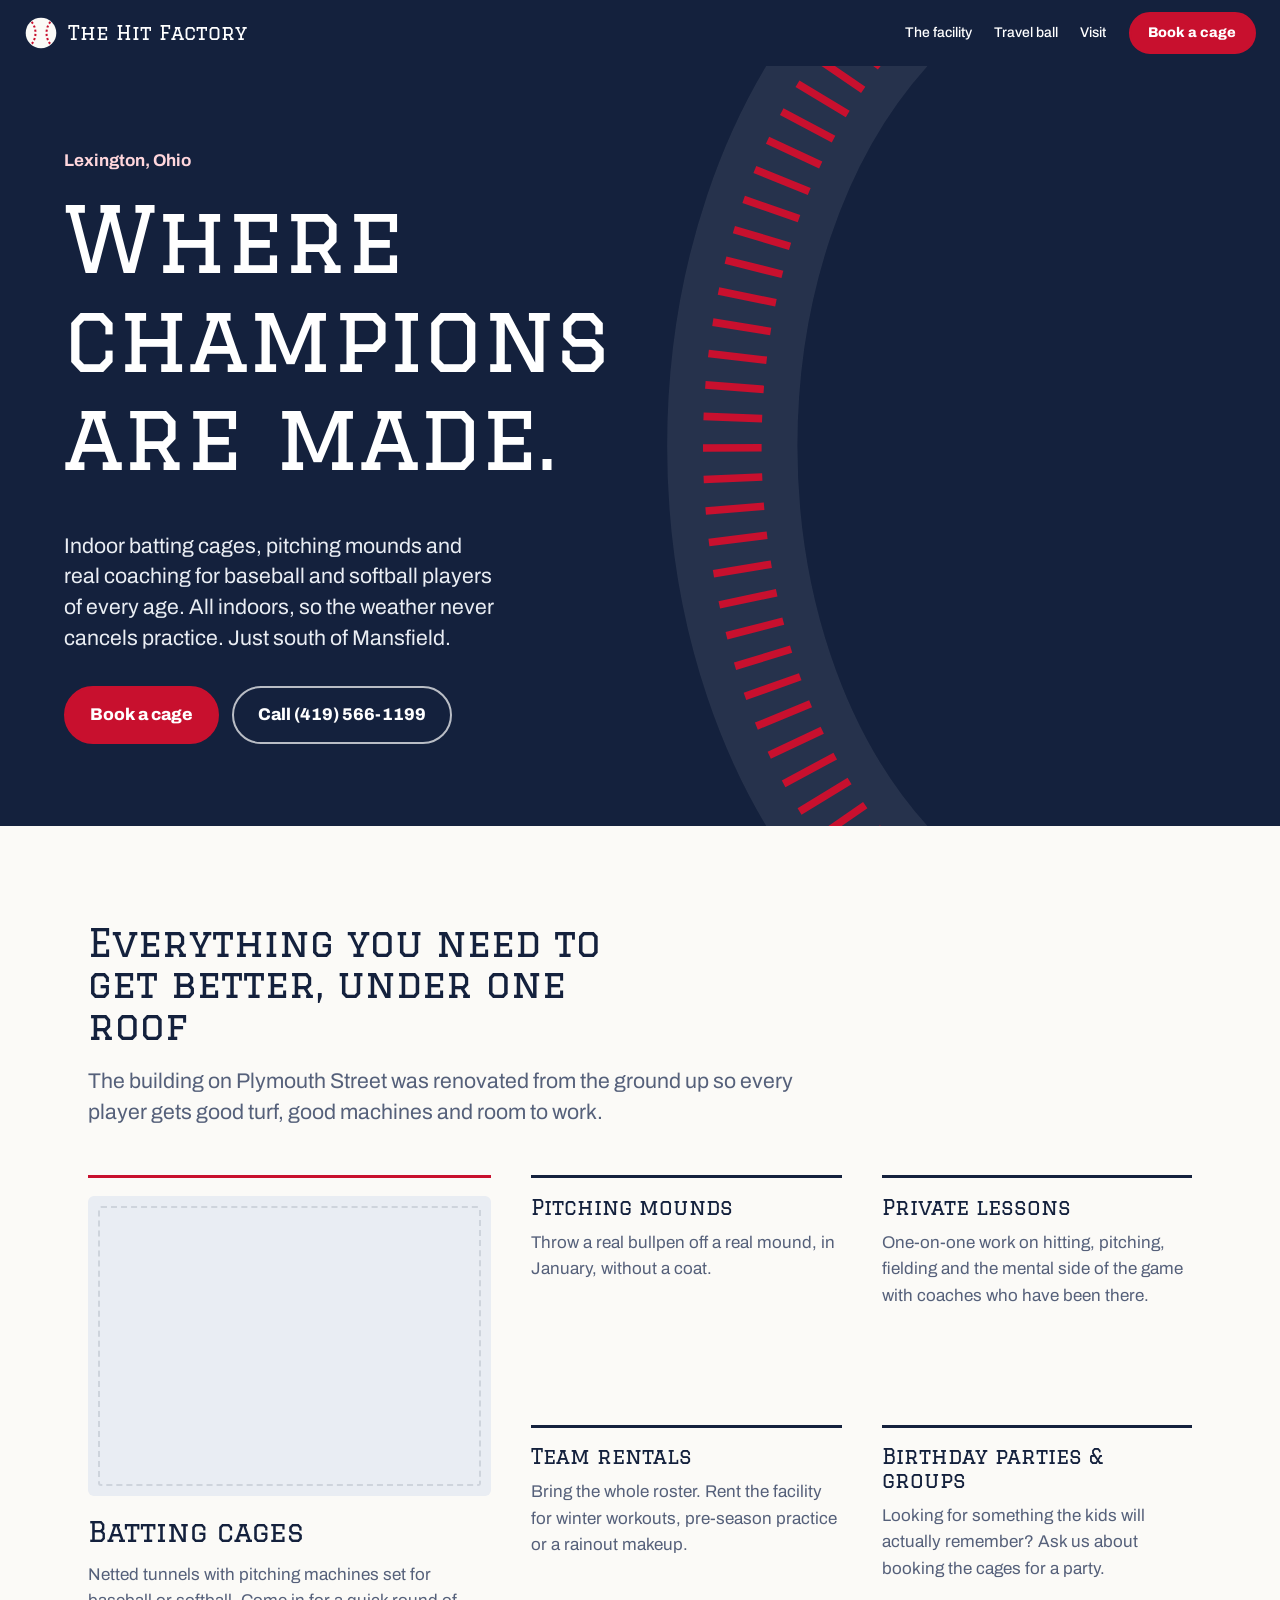
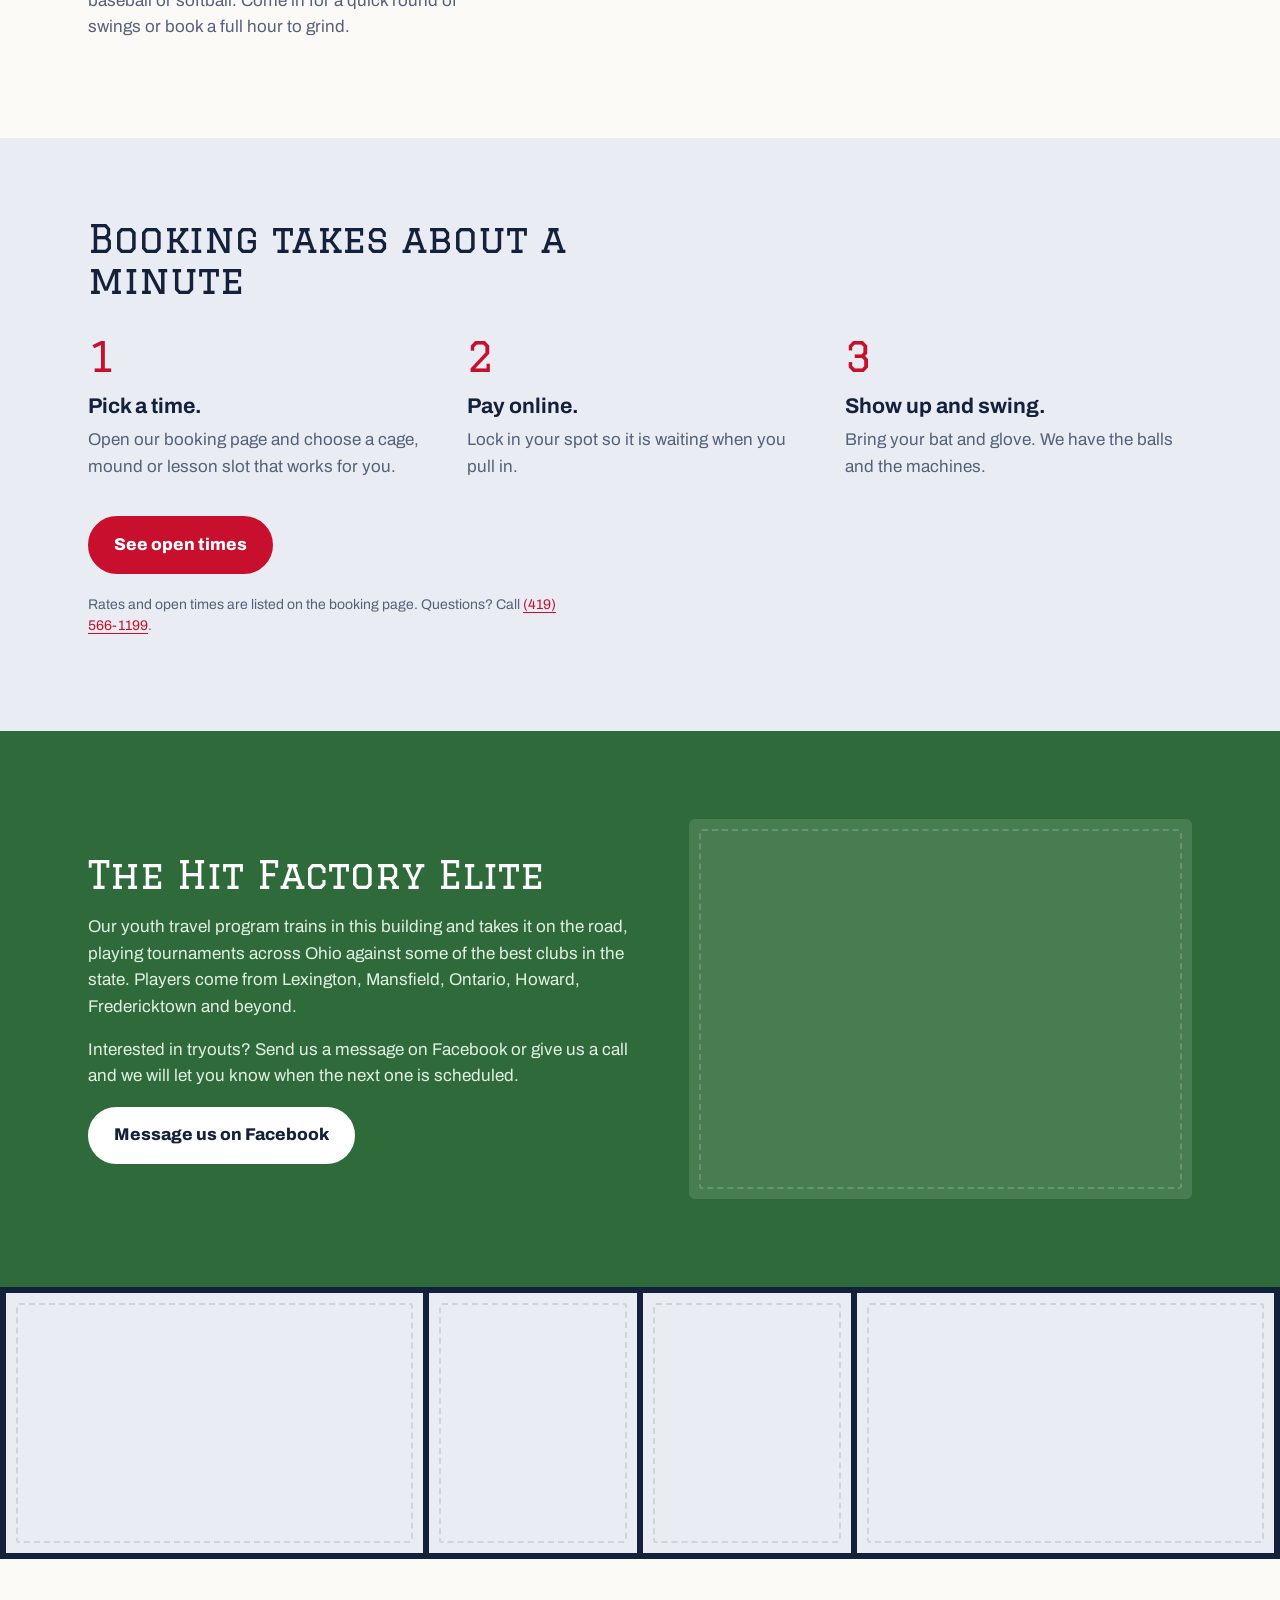
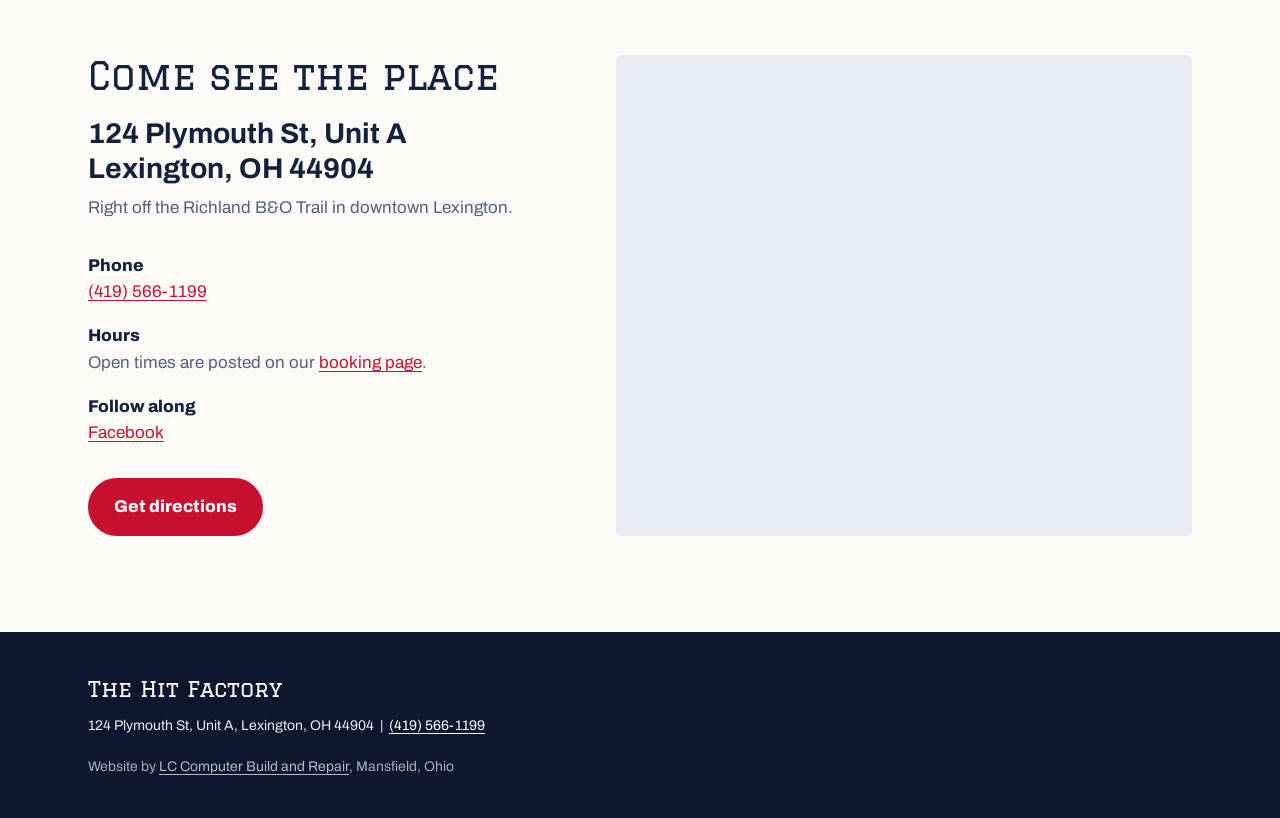
==== index.html @ b9c9f9f8 "The Hit Factory website mockup One-page site for The Hit Factory indoor baseball/softball facility i" ====
<!DOCTYPE html>
<html lang="en">
<head>
<meta charset="utf-8">
<meta name="viewport" content="width=device-width, initial-scale=1">
<title>The Hit Factory | Indoor Baseball &amp; Softball Training in Lexington, Ohio</title>
<meta name="description" content="Indoor batting cages, pitching mounds, private lessons and team rentals in Lexington, Ohio. Book a cage online or call (419) 566-1199.">
<link rel="icon" href="favicon.svg" type="image/svg+xml">
<link rel="preconnect" href="https://fonts.googleapis.com">
<link rel="preconnect" href="https://fonts.gstatic.com" crossorigin>
<link href="https://fonts.googleapis.com/css2?family=Graduate&family=Archivo:wght@400;500;700;800&display=swap" rel="stylesheet">
<link rel="stylesheet" href="styles.css">
<script type="application/ld+json">
{
  "@context": "https://schema.org",
  "@type": "SportsActivityLocation",
  "name": "The Hit Factory",
  "description": "Indoor baseball and softball training facility with batting cages, pitching mounds, private instruction and team rentals.",
  "telephone": "+1-419-566-1199",
  "address": {
    "@type": "PostalAddress",
    "streetAddress": "124 Plymouth St, Unit A",
    "addressLocality": "Lexington",
    "addressRegion": "OH",
    "postalCode": "44904",
    "addressCountry": "US"
  },
  "sameAs": ["https://www.facebook.com/p/The-Hit-Factory-61555327097464/"]
}
</script>
</head>
<body>

<a class="skip" href="#main">Skip to content</a>

<header class="bar">
  <a class="brand" href="#top" aria-label="The Hit Factory home">
    <svg class="brand-ball" viewBox="0 0 40 40" aria-hidden="true"><circle cx="20" cy="20" r="18"/><path d="M9 7c6 7 6 19 0 26M31 7c-6 7-6 19 0 26"/></svg>
    <span>The Hit Factory</span>
  </a>
  <nav aria-label="Main">
    <a href="#inside">The facility</a>
    <a href="#elite">Travel ball</a>
    <a href="#visit">Visit</a>
    <a class="btn btn-small" href="https://book.runswiftapp.com/facilities/the-hit-factory">Book a cage</a>
  </nav>
</header>

<main id="main">

  <!-- HERO -->
  <section class="hero" id="top">
    <svg class="seam" viewBox="0 0 1200 700" preserveAspectRatio="xMidYMid slice" aria-hidden="true">
      <path class="seam-line" d="M820 -40 C 640 160, 640 540, 820 740"/>
      <path class="seam-stitch" d="M820 -40 C 640 160, 640 540, 820 740"/>
    </svg>
    <div class="hero-copy">
      <p class="hero-place">Lexington, Ohio</p>
      <h1>Where champions are made.</h1>
      <p class="hero-lede">Indoor batting cages, pitching mounds and real coaching for baseball and softball players of every age. All indoors, so the weather never cancels practice. Just south of Mansfield.</p>
      <div class="hero-actions">
        <a class="btn" href="https://book.runswiftapp.com/facilities/the-hit-factory">Book a cage</a>
        <a class="btn btn-ghost" href="tel:+14195661199">Call (419) 566-1199</a>
      </div>
    </div>
  </section>

  <!-- WHAT'S INSIDE -->
  <section class="inside" id="inside">
    <div class="wrap">
      <h2>Everything you need to get better, under one roof</h2>
      <p class="section-lede">The building on Plymouth Street was renovated from the ground up so every player gets good turf, good machines and room to work.</p>

      <div class="offer-grid">
        <article class="offer offer-lead">
          <div class="photo" style="--img:url('images/cages.jpg')" role="img" aria-label="Batting cages inside The Hit Factory"></div>
          <h3>Batting cages</h3>
          <p>Netted tunnels with pitching machines set for baseball or softball. Come in for a quick round of swings or book a full hour to grind.</p>
        </article>
        <article class="offer">
          <h3>Pitching mounds</h3>
          <p>Throw a real bullpen off a real mound, in January, without a coat.</p>
        </article>
        <article class="offer">
          <h3>Private lessons</h3>
          <p>One-on-one work on hitting, pitching, fielding and the mental side of the game with coaches who have been there.</p>
        </article>
        <article class="offer">
          <h3>Team rentals</h3>
          <p>Bring the whole roster. Rent the facility for winter workouts, pre-season practice or a rainout makeup.</p>
        </article>
        <article class="offer">
          <h3>Birthday parties &amp; groups</h3>
          <!-- TODO: confirm with owner that parties/group events are offered -->
          <p>Looking for something the kids will actually remember? Ask us about booking the cages for a party.</p>
        </article>
      </div>
    </div>
  </section>

  <!-- HOW BOOKING WORKS (a real sequence, so it gets numbers) -->
  <section class="book" id="book">
    <div class="wrap book-wrap">
      <h2>Booking takes about a minute</h2>
      <ol class="steps">
        <li><strong>Pick a time.</strong> Open our booking page and choose a cage, mound or lesson slot that works for you.</li>
        <li><strong>Pay online.</strong> Lock in your spot so it is waiting when you pull in.</li>
        <li><strong>Show up and swing.</strong> Bring your bat and glove. We have the balls and the machines.</li>
      </ol>
      <a class="btn" href="https://book.runswiftapp.com/facilities/the-hit-factory">See open times</a>
      <p class="book-note">Rates and open times are listed on the booking page. Questions? Call <a href="tel:+14195661199">(419) 566-1199</a>.</p>
    </div>
  </section>

  <!-- TRAVEL TEAM -->
  <section class="elite" id="elite">
    <div class="wrap elite-wrap">
      <div class="elite-copy">
        <h2>The Hit Factory Elite</h2>
        <p>Our youth travel program trains in this building and takes it on the road, playing tournaments across Ohio against some of the best clubs in the state. Players come from Lexington, Mansfield, Ontario, Howard, Fredericktown and beyond.</p>
        <p>Interested in tryouts? Send us a message on Facebook or give us a call and we will let you know when the next one is scheduled.</p>
        <a class="btn btn-light" href="https://www.facebook.com/p/The-Hit-Factory-61555327097464/">Message us on Facebook</a>
      </div>
      <div class="photo photo-tall" style="--img:url('images/elite.jpg')" role="img" aria-label="The Hit Factory Elite travel team"></div>
    </div>
  </section>

  <!-- GALLERY -->
  <section class="gallery" aria-label="Photos from The Hit Factory">
    <div class="photo" style="--img:url('images/gallery-1.jpg')" role="img" aria-label="Player hitting in the cage"></div>
    <div class="photo" style="--img:url('images/gallery-2.jpg')" role="img" aria-label="Pitcher on the mound"></div>
    <div class="photo" style="--img:url('images/gallery-3.jpg')" role="img" aria-label="Team practice inside the facility"></div>
    <div class="photo" style="--img:url('images/gallery-4.jpg')" role="img" aria-label="Coach working with a young hitter"></div>
  </section>

  <!-- VISIT -->
  <section class="visit" id="visit">
    <div class="wrap visit-wrap">
      <div class="visit-info">
        <h2>Come see the place</h2>
        <address>
          124 Plymouth St, Unit A<br>
          Lexington, OH 44904
        </address>
        <p class="visit-sub">Right off the Richland B&amp;O Trail in downtown Lexington.</p>

        <dl class="facts">
          <div>
            <dt>Phone</dt>
            <dd><a href="tel:+14195661199">(419) 566-1199</a></dd>
          </div>
          <div>
            <dt>Hours</dt>
            <!-- TODO: replace with real hours from the owner -->
            <dd>Open times are posted on our <a href="https://book.runswiftapp.com/facilities/the-hit-factory">booking page</a>.</dd>
          </div>
          <div>
            <dt>Follow along</dt>
            <dd><a href="https://www.facebook.com/p/The-Hit-Factory-61555327097464/">Facebook</a></dd>
          </div>
        </dl>

        <a class="btn" href="https://www.google.com/maps/dir/?api=1&destination=124+Plymouth+St+Lexington+OH+44904">Get directions</a>
      </div>
      <iframe class="map" title="Map to The Hit Factory, 124 Plymouth St, Lexington, Ohio"
        src="https://www.google.com/maps?q=124+Plymouth+St,+Lexington,+OH+44904&output=embed"
        loading="lazy" referrerpolicy="no-referrer-when-downgrade"></iframe>
    </div>
  </section>

</main>

<footer class="foot">
  <div class="wrap foot-wrap">
    <p class="foot-brand">The Hit Factory</p>
    <p>124 Plymouth St, Unit A, Lexington, OH 44904 &nbsp;|&nbsp; <a href="tel:+14195661199">(419) 566-1199</a></p>
    <p class="credit">Website by <a href="https://github.com/LCComputerBuildandRepair">LC Computer Build and Repair</a>, Mansfield, Ohio</p>
  </div>
</footer>

</body>
</html>
---- styles.css ----
/* The Hit Factory — palette pulled from a home uniform and a fresh ball */
:root {
  --navy: #14213d;
  --navy-deep: #0d1730;
  --stitch: #c8102e;
  --hide: #fbfaf7;      /* the white of a new baseball */
  --chalk: #e9edf3;
  --turf: #2f6b3a;
  --ink: #1b2233;
  --muted: #55607a;

  --display: "Graduate", "Rockwell", serif;
  --body: "Archivo", system-ui, sans-serif;

  --step--1: 0.875rem;
  --step-0: 1.0625rem;
  --step-1: 1.33rem;
  --step-2: 1.78rem;
  --step-3: 2.37rem;
  --step-4: clamp(2.6rem, 7vw, 5.6rem);

  --wrap: 72rem;
}

*, *::before, *::after { box-sizing: border-box; }

html { scroll-behavior: smooth; }
@media (prefers-reduced-motion: reduce) { html { scroll-behavior: auto; } }

body {
  margin: 0;
  font-family: var(--body);
  font-size: var(--step-0);
  line-height: 1.55;
  color: var(--ink);
  background: var(--hide);
}

h1, h2, h3 { font-family: var(--display); font-weight: 400; line-height: 1.1; margin: 0 0 0.5em; }
h2 { font-size: var(--step-3); color: var(--navy); max-width: 22ch; }
h3 { font-size: var(--step-1); color: var(--navy); }
p { margin: 0 0 1em; max-width: 62ch; }
a { color: var(--stitch); text-underline-offset: 3px; }
a:focus-visible, .btn:focus-visible { outline: 3px solid var(--stitch); outline-offset: 3px; }

.wrap { max-width: var(--wrap); margin: 0 auto; padding: 0 1.5rem; }

.skip { position: absolute; left: -999px; top: 0; background: var(--navy); color: #fff; padding: .6rem 1rem; z-index: 10; }
.skip:focus { left: 1rem; }

/* Buttons */
.btn {
  display: inline-block;
  font-family: var(--body);
  font-weight: 800;
  font-size: var(--step-0);
  text-decoration: none;
  color: #fff;
  background: var(--stitch);
  padding: .85rem 1.5rem;
  border-radius: 999px;
  border: 2px solid var(--stitch);
  transition: background .15s, color .15s;
}
.btn:hover { background: #a50d26; border-color: #a50d26; }
.btn-ghost { background: transparent; border-color: rgba(255,255,255,.7); }
.btn-ghost:hover { background: #fff; color: var(--navy); border-color: #fff; }
.btn-light { background: #fff; color: var(--navy); border-color: #fff; }
.btn-light:hover { background: var(--chalk); border-color: var(--chalk); }
.btn-small { padding: .5rem 1.1rem; font-size: var(--step--1); }

/* Header */
.bar {
  position: sticky; top: 0; z-index: 5;
  display: flex; align-items: center; justify-content: space-between; gap: 1rem;
  padding: .75rem 1.5rem;
  background: var(--navy);
  color: #fff;
}
.brand { display: flex; align-items: center; gap: .6rem; color: #fff; text-decoration: none; font-family: var(--display); font-size: 1.25rem; }
.brand-ball { width: 34px; height: 34px; }
.brand-ball circle { fill: var(--hide); }
.brand-ball path { fill: none; stroke: var(--stitch); stroke-width: 2.4; stroke-dasharray: 2.5 2.5; }
.bar nav { display: flex; align-items: center; gap: 1.4rem; }
.bar nav a:not(.btn) { color: #fff; text-decoration: none; font-weight: 500; font-size: var(--step--1); }
.bar nav a:not(.btn):hover { text-decoration: underline; }
@media (max-width: 760px) {
  .bar nav a:not(.btn) { display: none; }
}

/* Hero — the one loud moment */
.hero {
  position: relative;
  overflow: hidden;
  min-height: min(88vh, 760px);
  display: flex; align-items: center;
  background: var(--navy);
  color: #fff;
  padding: 5rem 1.5rem;
}
.seam { position: absolute; inset: 0; width: 100%; height: 100%; }
.seam-line { fill: none; stroke: rgba(255,255,255,.08); stroke-width: 120; }
.seam-stitch {
  fill: none;
  stroke: var(--stitch);
  stroke-width: 54;
  stroke-linecap: butt;
  stroke-dasharray: 7 21;
}
@media (prefers-reduced-motion: no-preference) {
  .seam-stitch { animation: stitch 1.6s cubic-bezier(.3,.7,.3,1) both; }
  @keyframes stitch {
    from { clip-path: inset(0 0 100% 0); }
    to   { clip-path: inset(0 0 0 0); }
  }
}
.hero-copy { position: relative; max-width: var(--wrap); margin: 0 auto; width: 100%; }
.hero-place { font-weight: 700; color: #ffd6dc; margin-bottom: 1rem; }
.hero h1 { font-size: var(--step-4); max-width: 11ch; color: #fff; }
.hero-lede { font-size: var(--step-1); line-height: 1.45; max-width: 36ch; color: var(--chalk); }
.hero-actions { display: flex; flex-wrap: wrap; gap: .8rem; margin-top: 2rem; }

@media (max-width: 760px) {
  .seam { opacity: .3; transform: translateX(38%); }
}

/* Photo slots — swap files in /images */
.photo {
  background: var(--chalk) var(--img) center / cover no-repeat;
  border-radius: 6px;
  min-height: 220px;
  position: relative;
}
.photo::after { /* subtle stitched corner so empty slots still look intentional */
  content: "";
  position: absolute; inset: 10px;
  border: 2px dashed rgba(20,33,61,.12);
  border-radius: 3px;
  pointer-events: none;
}

/* What's inside */
.inside { padding: 6rem 0 5rem; }
.section-lede { color: var(--muted); font-size: var(--step-1); line-height: 1.45; margin-bottom: 3rem; }

.offer-grid {
  display: grid;
  grid-template-columns: 1.3fr 1fr 1fr;
  gap: 2.5rem 2.5rem;
}
.offer { border-top: 3px solid var(--navy); padding-top: 1.1rem; }
.offer p { color: var(--muted); }
.offer-lead { grid-row: span 2; border-top-color: var(--stitch); }
.offer-lead .photo { min-height: 300px; margin-bottom: 1.25rem; }
.offer-lead h3 { font-size: var(--step-2); }
@media (max-width: 900px) {
  .offer-grid { grid-template-columns: 1fr 1fr; }
  .offer-lead { grid-column: 1 / -1; grid-row: auto; }
}
@media (max-width: 560px) {
  .offer-grid { grid-template-columns: 1fr; }
}

/* Booking steps */
.book { background: var(--chalk); padding: 5rem 0; }
.book-wrap { display: grid; justify-items: start; }
.steps { list-style: none; counter-reset: step; padding: 0; margin: 1rem 0 2.25rem; display: grid; grid-template-columns: repeat(3, 1fr); gap: 2rem; }
.steps li { counter-increment: step; position: relative; padding-top: 3.4rem; color: var(--muted); }
.steps li::before {
  content: counter(step);
  position: absolute; top: 0; left: 0;
  font-family: var(--display); font-size: 2.6rem; line-height: 1;
  color: var(--stitch);
}
.steps strong { display: block; color: var(--navy); font-size: var(--step-1); margin-bottom: .25rem; }
.book-note { margin-top: 1.25rem; color: var(--muted); font-size: var(--step--1); }
@media (max-width: 760px) { .steps { grid-template-columns: 1fr; } }

/* Travel ball */
.elite { background: var(--turf); color: #fff; padding: 5.5rem 0; }
.elite h2 { color: #fff; }
.elite p { color: #e3efe5; }
.elite-wrap { display: grid; grid-template-columns: 1.1fr 1fr; gap: 3rem; align-items: center; }
.photo-tall { min-height: 380px; background-color: rgba(255,255,255,.12); }
.photo-tall::after { border-color: rgba(255,255,255,.18); }
@media (max-width: 860px) { .elite-wrap { grid-template-columns: 1fr; } .photo-tall { min-height: 260px; } }

/* Gallery */
.gallery { display: grid; grid-template-columns: 2fr 1fr 1fr 2fr; gap: 6px; padding: 6px; background: var(--navy); }
.gallery .photo { border-radius: 0; min-height: 260px; }
@media (max-width: 760px) { .gallery { grid-template-columns: 1fr 1fr; } .gallery .photo { min-height: 160px; } }

/* Visit */
.visit { padding: 6rem 0; }
.visit-wrap { display: grid; grid-template-columns: 1fr 1.2fr; gap: 3rem; align-items: stretch; }
address { font-style: normal; font-size: var(--step-2); font-weight: 700; color: var(--navy); line-height: 1.25; margin-bottom: .5rem; }
.visit-sub { color: var(--muted); }
.facts { margin: 2rem 0; display: grid; gap: 1.1rem; }
.facts dt { font-weight: 800; color: var(--navy); }
.facts dd { margin: 0; color: var(--muted); }
.map { width: 100%; min-height: 420px; border: 0; border-radius: 6px; background: var(--chalk); }
@media (max-width: 860px) { .visit-wrap { grid-template-columns: 1fr; } .map { min-height: 320px; } }

/* Footer */
.foot { background: var(--navy-deep); color: var(--chalk); padding: 2.5rem 0; font-size: var(--step--1); }
.foot a { color: #fff; }
.foot-brand { font-family: var(--display); font-size: 1.4rem; color: #fff; margin-bottom: .5rem; }
.credit { opacity: .7; margin: 1.25rem 0 0; }
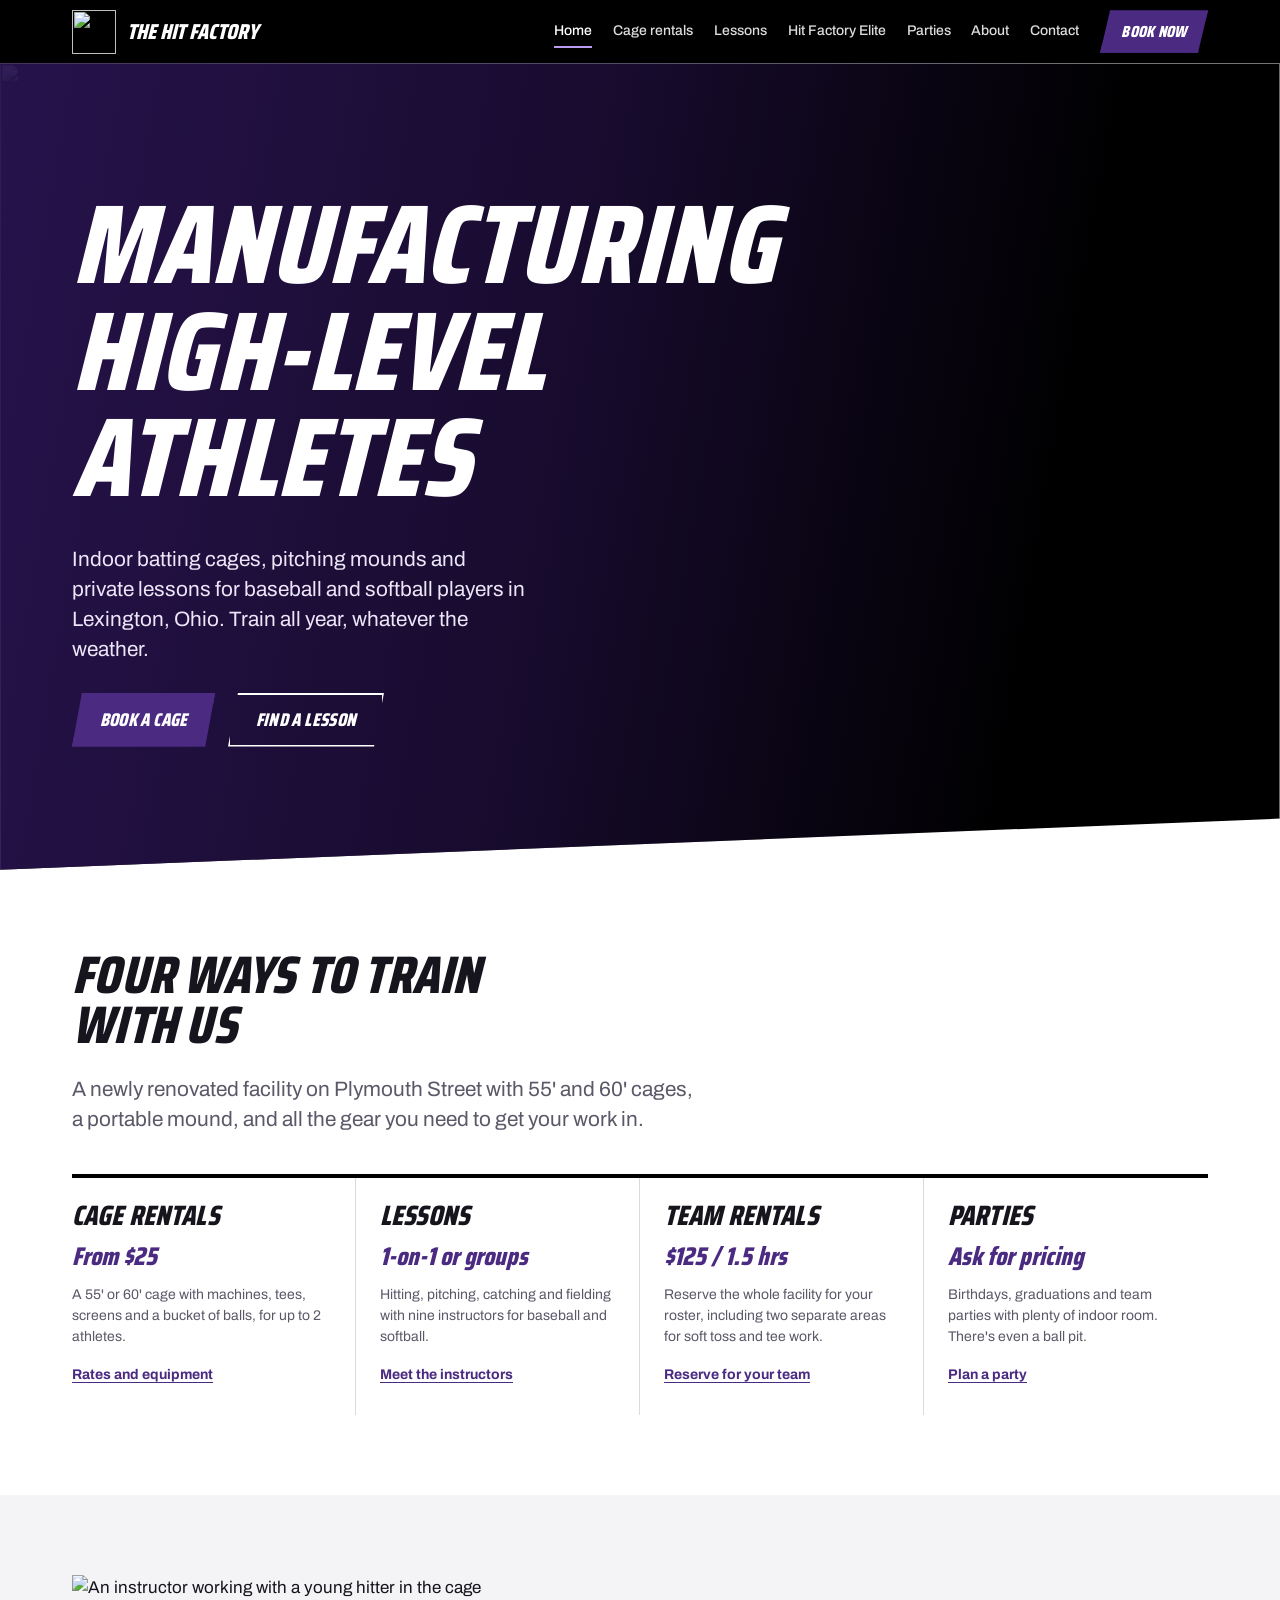
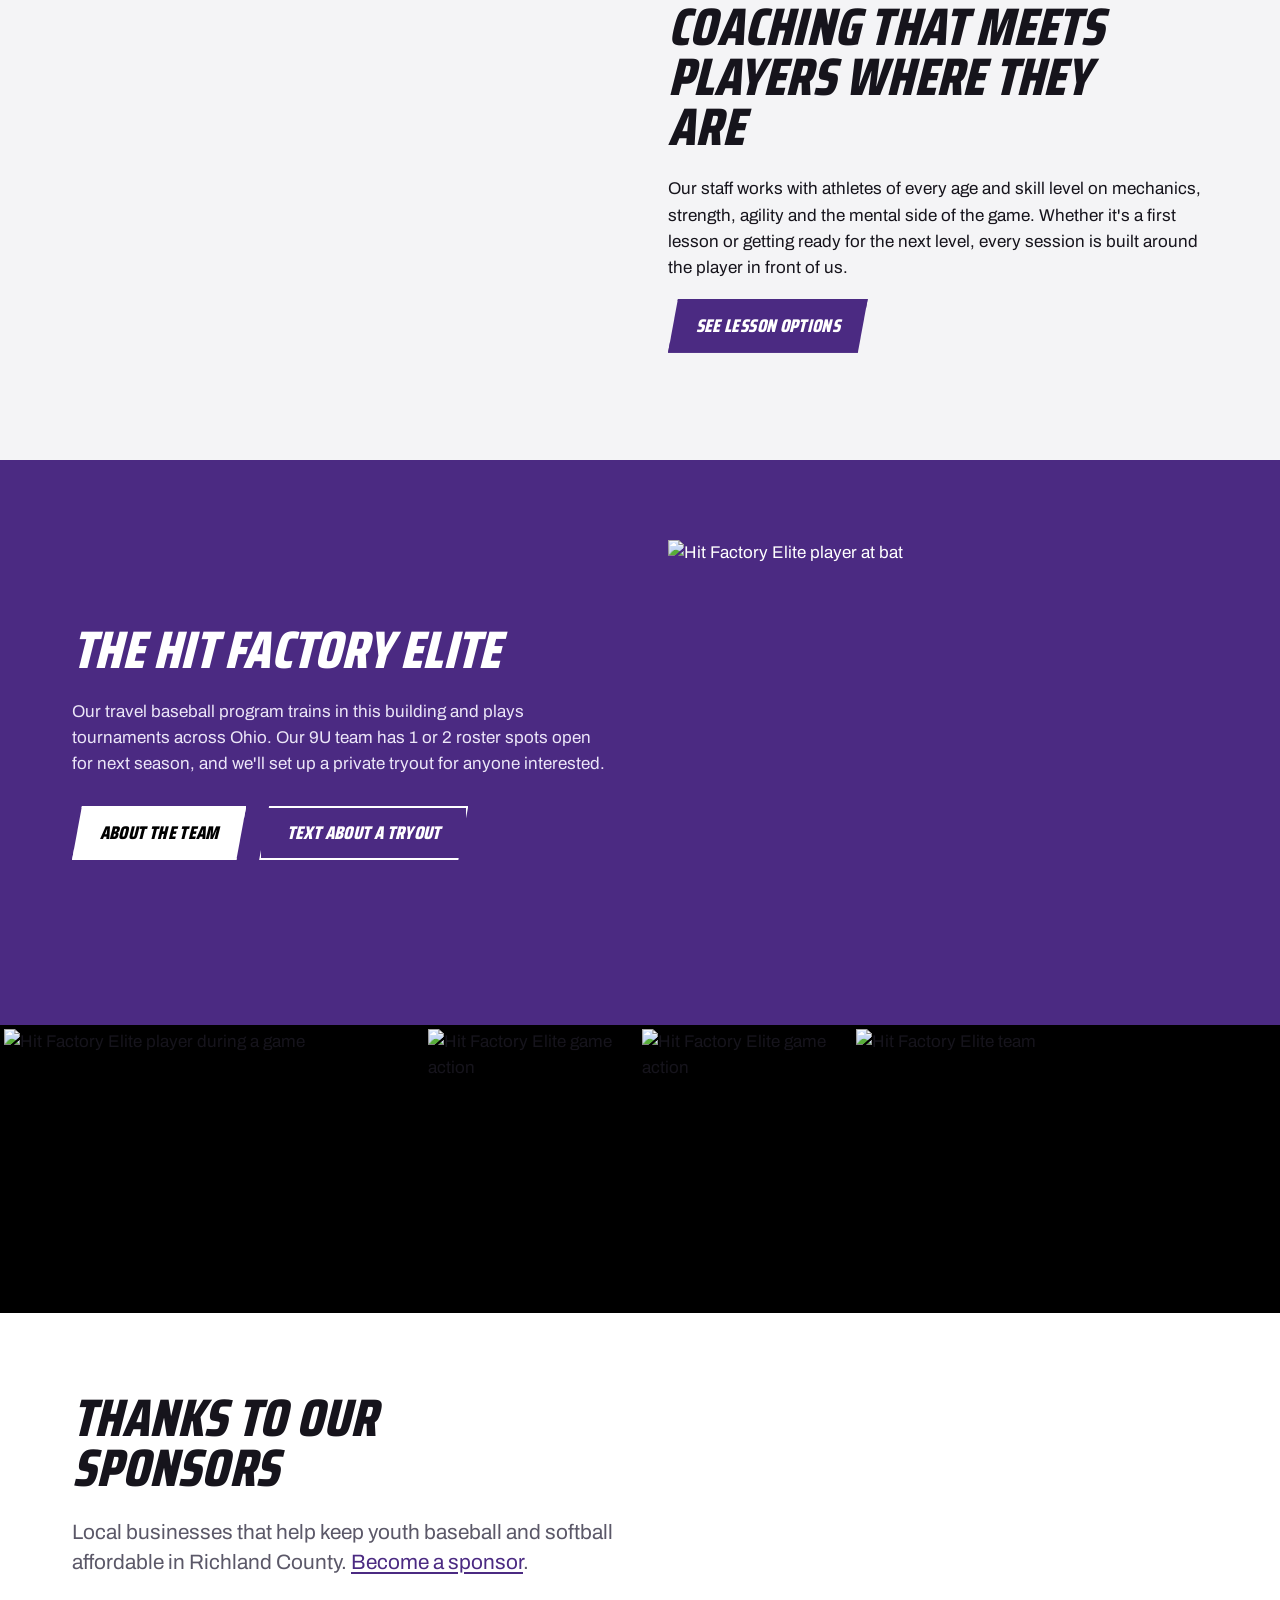
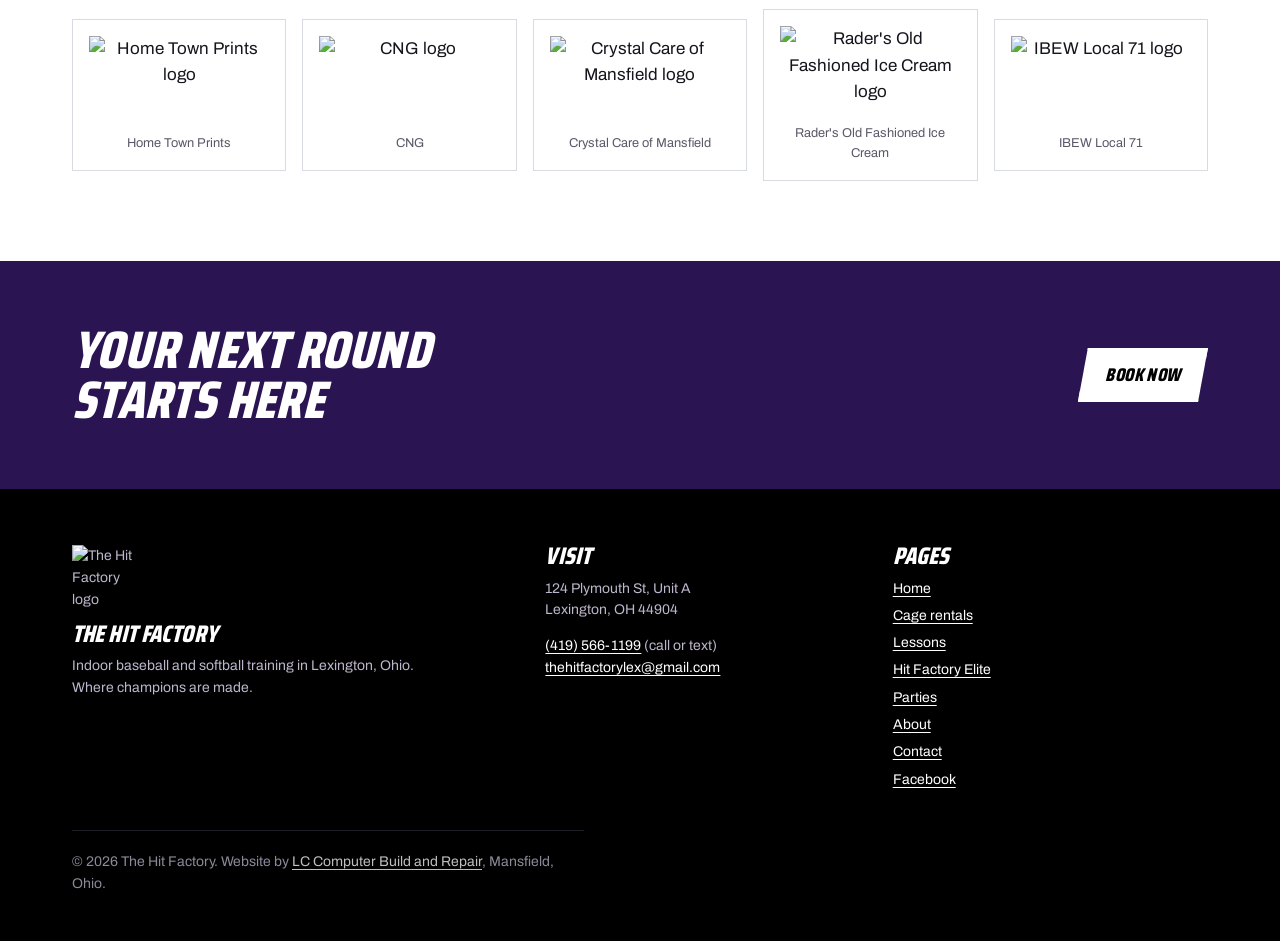
==== commit e3df9d3b: "Rebuild as multi-page site using real content from thehitfactorylex.com Seven pages (home, rentals, " ====
--- a/index.html
+++ b/index.html
@@ -3,180 +3,162 @@
 <head>
 <meta charset="utf-8">
 <meta name="viewport" content="width=device-width, initial-scale=1">
-<title>The Hit Factory | Indoor Baseball &amp; Softball Training in Lexington, Ohio</title>
-<meta name="description" content="Indoor batting cages, pitching mounds, private lessons and team rentals in Lexington, Ohio. Book a cage online or call (419) 566-1199.">
-<link rel="icon" href="favicon.svg" type="image/svg+xml">
+<title>The Hit Factory | Indoor Baseball & Softball Training, Lexington OH</title>
+<meta name="description" content="Batting cage rentals, private lessons, team rentals, parties and Hit Factory Elite travel baseball in Lexington, Ohio.">
+<link rel="icon" href="https://res.cloudinary.com/jersey-watch/image/upload/c_fit,w_200,h_200/f_webp/q_100/v1751396017/phjgnalcbwkhui0zqkgr.webp">
 <link rel="preconnect" href="https://fonts.googleapis.com">
 <link rel="preconnect" href="https://fonts.gstatic.com" crossorigin>
-<link href="https://fonts.googleapis.com/css2?family=Graduate&family=Archivo:wght@400;500;700;800&display=swap" rel="stylesheet">
+<link href="https://fonts.googleapis.com/css2?family=Saira+Condensed:ital,wght@1,800&family=Archivo:wght@400;500;700&display=swap" rel="stylesheet">
 <link rel="stylesheet" href="styles.css">
-<script type="application/ld+json">
-{
-  "@context": "https://schema.org",
-  "@type": "SportsActivityLocation",
-  "name": "The Hit Factory",
-  "description": "Indoor baseball and softball training facility with batting cages, pitching mounds, private instruction and team rentals.",
-  "telephone": "+1-419-566-1199",
-  "address": {
-    "@type": "PostalAddress",
-    "streetAddress": "124 Plymouth St, Unit A",
-    "addressLocality": "Lexington",
-    "addressRegion": "OH",
-    "postalCode": "44904",
-    "addressCountry": "US"
-  },
-  "sameAs": ["https://www.facebook.com/p/The-Hit-Factory-61555327097464/"]
-}
-</script>
 </head>
 <body>
-
 <a class="skip" href="#main">Skip to content</a>
 
 <header class="bar">
-  <a class="brand" href="#top" aria-label="The Hit Factory home">
-    <svg class="brand-ball" viewBox="0 0 40 40" aria-hidden="true"><circle cx="20" cy="20" r="18"/><path d="M9 7c6 7 6 19 0 26M31 7c-6 7-6 19 0 26"/></svg>
-    <span>The Hit Factory</span>
-  </a>
-  <nav aria-label="Main">
-    <a href="#inside">The facility</a>
-    <a href="#elite">Travel ball</a>
-    <a href="#visit">Visit</a>
-    <a class="btn btn-small" href="https://book.runswiftapp.com/facilities/the-hit-factory">Book a cage</a>
-  </nav>
+  <div class="bar-inner">
+    <a class="brand" href="index.html" aria-label="The Hit Factory home">
+      <img src="https://res.cloudinary.com/jersey-watch/image/upload/c_fit,w_200,h_200/f_webp/q_100/v1751396017/phjgnalcbwkhui0zqkgr.webp" alt="">
+      <span>The Hit Factory</span>
+    </a>
+    <button class="menu-toggle" aria-expanded="false" aria-controls="menu">Menu</button>
+    <nav class="menu" id="menu" aria-label="Main">
+      <a href="index.html" aria-current="page">Home</a>
+      <a href="rentals.html">Cage rentals</a>
+      <a href="lessons.html">Lessons</a>
+      <a href="elite.html">Hit Factory Elite</a>
+      <a href="parties.html">Parties</a>
+      <a href="about.html">About</a>
+      <a href="contact.html">Contact</a>
+      <a class="btn" href="https://book.runswiftapp.com/facilities/the-hit-factory">Book now</a>
+    </nav>
+  </div>
 </header>
 
 <main id="main">
-
-  <!-- HERO -->
-  <section class="hero" id="top">
-    <svg class="seam" viewBox="0 0 1200 700" preserveAspectRatio="xMidYMid slice" aria-hidden="true">
-      <path class="seam-line" d="M820 -40 C 640 160, 640 540, 820 740"/>
-      <path class="seam-stitch" d="M820 -40 C 640 160, 640 540, 820 740"/>
-    </svg>
-    <div class="hero-copy">
-      <p class="hero-place">Lexington, Ohio</p>
-      <h1>Where champions are made.</h1>
-      <p class="hero-lede">Indoor batting cages, pitching mounds and real coaching for baseball and softball players of every age. All indoors, so the weather never cancels practice. Just south of Mansfield.</p>
-      <div class="hero-actions">
+  <section class="hero">
+    <img class="hero-bg" src="https://s3.amazonaws.com/jerseywatch-wysiwyg-files/production%2FPage%2F74977%2F1749783578368-IMG_2562.jpeg" alt="">
+    <div class="wrap">
+      <h1>Manufacturing <span style="white-space:nowrap">high-level</span> athletes</h1>
+      <p class="hero-lede">Indoor batting cages, pitching mounds and private lessons for baseball and softball players in Lexington, Ohio. Train all year, whatever the weather.</p>
+      <div class="actions">
         <a class="btn" href="https://book.runswiftapp.com/facilities/the-hit-factory">Book a cage</a>
-        <a class="btn btn-ghost" href="tel:+14195661199">Call (419) 566-1199</a>
+        <a class="btn btn-outline" href="lessons.html">Find a lesson</a>
       </div>
     </div>
   </section>
 
-  <!-- WHAT'S INSIDE -->
-  <section class="inside" id="inside">
+  <section class="section">
     <div class="wrap">
-      <h2>Everything you need to get better, under one roof</h2>
-      <p class="section-lede">The building on Plymouth Street was renovated from the ground up so every player gets good turf, good machines and room to work.</p>
-
-      <div class="offer-grid">
-        <article class="offer offer-lead">
-          <div class="photo" style="--img:url('images/cages.jpg')" role="img" aria-label="Batting cages inside The Hit Factory"></div>
-          <h3>Batting cages</h3>
-          <p>Netted tunnels with pitching machines set for baseball or softball. Come in for a quick round of swings or book a full hour to grind.</p>
-        </article>
-        <article class="offer">
-          <h3>Pitching mounds</h3>
-          <p>Throw a real bullpen off a real mound, in January, without a coat.</p>
-        </article>
-        <article class="offer">
-          <h3>Private lessons</h3>
-          <p>One-on-one work on hitting, pitching, fielding and the mental side of the game with coaches who have been there.</p>
-        </article>
-        <article class="offer">
+      <h2>Four ways to train with us</h2>
+      <p class="lede">A newly renovated facility on Plymouth Street with 55' and 60' cages, a portable mound, and all the gear you need to get your work in.</p>
+      <div class="services">
+        <div class="service">
+          <h3>Cage rentals</h3>
+          <p class="price">From $25</p>
+          <p>A 55' or 60' cage with machines, tees, screens and a bucket of balls, for up to 2 athletes.</p>
+          <a href="rentals.html">Rates and equipment</a>
+        </div>
+        <div class="service">
+          <h3>Lessons</h3>
+          <p class="price">1-on-1 or groups</p>
+          <p>Hitting, pitching, catching and fielding with nine instructors for baseball and softball.</p>
+          <a href="lessons.html">Meet the instructors</a>
+        </div>
+        <div class="service">
           <h3>Team rentals</h3>
-          <p>Bring the whole roster. Rent the facility for winter workouts, pre-season practice or a rainout makeup.</p>
-        </article>
-        <article class="offer">
-          <h3>Birthday parties &amp; groups</h3>
-          <!-- TODO: confirm with owner that parties/group events are offered -->
-          <p>Looking for something the kids will actually remember? Ask us about booking the cages for a party.</p>
-        </article>
+          <p class="price">$125 / 1.5 hrs</p>
+          <p>Reserve the whole facility for your roster, including two separate areas for soft toss and tee work.</p>
+          <a href="rentals.html#team">Reserve for your team</a>
+        </div>
+        <div class="service">
+          <h3>Parties</h3>
+          <p class="price">Ask for pricing</p>
+          <p>Birthdays, graduations and team parties with plenty of indoor room. There's even a ball pit.</p>
+          <a href="parties.html">Plan a party</a>
+        </div>
       </div>
     </div>
   </section>
 
-  <!-- HOW BOOKING WORKS (a real sequence, so it gets numbers) -->
-  <section class="book" id="book">
-    <div class="wrap book-wrap">
-      <h2>Booking takes about a minute</h2>
-      <ol class="steps">
-        <li><strong>Pick a time.</strong> Open our booking page and choose a cage, mound or lesson slot that works for you.</li>
-        <li><strong>Pay online.</strong> Lock in your spot so it is waiting when you pull in.</li>
-        <li><strong>Show up and swing.</strong> Bring your bat and glove. We have the balls and the machines.</li>
-      </ol>
-      <a class="btn" href="https://book.runswiftapp.com/facilities/the-hit-factory">See open times</a>
-      <p class="book-note">Rates and open times are listed on the booking page. Questions? Call <a href="tel:+14195661199">(419) 566-1199</a>.</p>
+  <section class="section on-paper">
+    <div class="wrap split">
+      <img src="https://s3.amazonaws.com/jerseywatch-wysiwyg-files/production%2FPage%2F74976%2F1749783355769-IMG_2952.jpeg" alt="An instructor working with a young hitter in the cage">
+      <div>
+        <h2>Coaching that meets players where they are</h2>
+        <p>Our staff works with athletes of every age and skill level on mechanics, strength, agility and the mental side of the game. Whether it's a first lesson or getting ready for the next level, every session is built around the player in front of us.</p>
+        <a class="btn" href="lessons.html">See lesson options</a>
+      </div>
     </div>
   </section>
 
-  <!-- TRAVEL TEAM -->
-  <section class="elite" id="elite">
-    <div class="wrap elite-wrap">
-      <div class="elite-copy">
+  <section class="section on-purple">
+    <div class="wrap split">
+      <div>
         <h2>The Hit Factory Elite</h2>
-        <p>Our youth travel program trains in this building and takes it on the road, playing tournaments across Ohio against some of the best clubs in the state. Players come from Lexington, Mansfield, Ontario, Howard, Fredericktown and beyond.</p>
-        <p>Interested in tryouts? Send us a message on Facebook or give us a call and we will let you know when the next one is scheduled.</p>
-        <a class="btn btn-light" href="https://www.facebook.com/p/The-Hit-Factory-61555327097464/">Message us on Facebook</a>
+        <p>Our travel baseball program trains in this building and plays tournaments across Ohio. Our 9U team has 1 or 2 roster spots open for next season, and we'll set up a private tryout for anyone interested.</p>
+        <div class="actions">
+          <a class="btn btn-white" href="elite.html">About the team</a>
+          <a class="btn btn-outline" href="sms:+14195661199">Text about a tryout</a>
+        </div>
       </div>
-      <div class="photo photo-tall" style="--img:url('images/elite.jpg')" role="img" aria-label="The Hit Factory Elite travel team"></div>
+      <img src="https://res.cloudinary.com/jersey-watch/image/upload/c_fill,w_800,h_600,g_auto/f_webp/q_auto/v1749787790/AD18D638-11F9-49F1-A44E-951763A43A78-17497877906664.jpg" alt="Hit Factory Elite player at bat">
     </div>
   </section>
 
-  <!-- GALLERY -->
-  <section class="gallery" aria-label="Photos from The Hit Factory">
-    <div class="photo" style="--img:url('images/gallery-1.jpg')" role="img" aria-label="Player hitting in the cage"></div>
-    <div class="photo" style="--img:url('images/gallery-2.jpg')" role="img" aria-label="Pitcher on the mound"></div>
-    <div class="photo" style="--img:url('images/gallery-3.jpg')" role="img" aria-label="Team practice inside the facility"></div>
-    <div class="photo" style="--img:url('images/gallery-4.jpg')" role="img" aria-label="Coach working with a young hitter"></div>
+  <section class="strip" aria-label="Photos">
+    <img src="https://res.cloudinary.com/jersey-watch/image/upload/c_fill,w_900,h_500,g_auto/f_webp/q_auto/v1749787791/4083CBFB-A163-46E1-9506-73392D2BB5AB-17497877916883.jpg" alt="Hit Factory Elite player during a game">
+    <img src="https://res.cloudinary.com/jersey-watch/image/upload/c_fill,w_500,h_500,g_auto/f_webp/q_auto/v1749787791/CC6673EB-B2D9-4341-A999-F2AA812FF581-17497877911782.jpg" alt="Hit Factory Elite game action">
+    <img src="https://res.cloudinary.com/jersey-watch/image/upload/c_fill,w_500,h_500,g_auto/f_webp/q_auto/v1749787792/D2C97EC4-9E5A-46BC-B670-F536C6571B3E-17497877928460.jpg" alt="Hit Factory Elite game action">
+    <img src="https://res.cloudinary.com/jersey-watch/image/upload/c_fill,w_900,h_500,g_auto/f_webp/q_auto/v1749787792/F9997502-3E26-4815-881A-DDB83FF927C4-17497877929587.jpg" alt="Hit Factory Elite team">
   </section>
 
-  <!-- VISIT -->
-  <section class="visit" id="visit">
-    <div class="wrap visit-wrap">
-      <div class="visit-info">
-        <h2>Come see the place</h2>
-        <address>
-          124 Plymouth St, Unit A<br>
-          Lexington, OH 44904
-        </address>
-        <p class="visit-sub">Right off the Richland B&amp;O Trail in downtown Lexington.</p>
-
-        <dl class="facts">
-          <div>
-            <dt>Phone</dt>
-            <dd><a href="tel:+14195661199">(419) 566-1199</a></dd>
-          </div>
-          <div>
-            <dt>Hours</dt>
-            <!-- TODO: replace with real hours from the owner -->
-            <dd>Open times are posted on our <a href="https://book.runswiftapp.com/facilities/the-hit-factory">booking page</a>.</dd>
-          </div>
-          <div>
-            <dt>Follow along</dt>
-            <dd><a href="https://www.facebook.com/p/The-Hit-Factory-61555327097464/">Facebook</a></dd>
-          </div>
-        </dl>
-
-        <a class="btn" href="https://www.google.com/maps/dir/?api=1&destination=124+Plymouth+St+Lexington+OH+44904">Get directions</a>
+  <section class="section">
+    <div class="wrap">
+      <h2>Thanks to our sponsors</h2>
+      <p class="lede">Local businesses that help keep youth baseball and softball affordable in Richland County. <a href="elite.html#sponsor">Become a sponsor</a>.</p>
+      <div class="sponsors">
+        <figure><img src="https://res.cloudinary.com/jersey-watch/image/upload/c_pad,w_300,h_300,g_center/f_webp/q_auto/v1749784760/olokhoa8bdmjlmofg0bm.jpg" alt="Home Town Prints logo"><figcaption>Home Town Prints</figcaption></figure><figure><img src="https://res.cloudinary.com/jersey-watch/image/upload/c_pad,w_300,h_300,g_center/f_webp/q_auto/v1750727478/etzwpycs4bkjub4ozv5c.png" alt="CNG logo"><figcaption>CNG</figcaption></figure><figure><img src="https://res.cloudinary.com/jersey-watch/image/upload/c_pad,w_300,h_300,g_center/f_webp/q_auto/v1789950755/jywbhs2ixcdx2iz22y2k.jpg" alt="Crystal Care of Mansfield logo"><figcaption>Crystal Care of Mansfield</figcaption></figure><figure><img src="https://res.cloudinary.com/jersey-watch/image/upload/c_pad,w_300,h_300,g_center/f_webp/q_auto/v1789950836/biw6unfnhgbhhxifhfuk.jpg" alt="Rader's Old Fashioned Ice Cream logo"><figcaption>Rader's Old Fashioned Ice Cream</figcaption></figure><figure><img src="https://res.cloudinary.com/jersey-watch/image/upload/c_pad,w_300,h_300,g_center/f_webp/q_auto/v1789950902/m2sqk2t3rtjt1umderwa.jpg" alt="IBEW Local 71 logo"><figcaption>IBEW Local 71</figcaption></figure>
       </div>
-      <iframe class="map" title="Map to The Hit Factory, 124 Plymouth St, Lexington, Ohio"
-        src="https://www.google.com/maps?q=124+Plymouth+St,+Lexington,+OH+44904&output=embed"
-        loading="lazy" referrerpolicy="no-referrer-when-downgrade"></iframe>
     </div>
   </section>
 
+  <section class="band">
+    <div class="wrap band-inner">
+      <h2>Your next round starts here</h2>
+      <a class="btn btn-white" href="https://book.runswiftapp.com/facilities/the-hit-factory">Book now</a>
+    </div>
+  </section>
 </main>
 
 <footer class="foot">
-  <div class="wrap foot-wrap">
-    <p class="foot-brand">The Hit Factory</p>
-    <p>124 Plymouth St, Unit A, Lexington, OH 44904 &nbsp;|&nbsp; <a href="tel:+14195661199">(419) 566-1199</a></p>
-    <p class="credit">Website by <a href="https://github.com/LCComputerBuildandRepair">LC Computer Build and Repair</a>, Mansfield, Ohio</p>
+  <div class="wrap">
+    <div class="foot-grid">
+      <div>
+        <img src="https://res.cloudinary.com/jersey-watch/image/upload/c_fit,w_200,h_200/f_webp/q_100/v1751396017/phjgnalcbwkhui0zqkgr.webp" alt="The Hit Factory logo">
+        <h2>The Hit Factory</h2>
+        <p>Indoor baseball and softball training in Lexington, Ohio.<br>Where champions are made.</p>
+      </div>
+      <div>
+        <h2>Visit</h2>
+        <p>124 Plymouth St, Unit A<br>Lexington, OH 44904</p>
+        <p><a href="tel:+14195661199">(419) 566-1199</a> (call or text)<br><a href="mailto:thehitfactorylex@gmail.com">thehitfactorylex@gmail.com</a></p>
+      </div>
+      <div>
+        <h2>Pages</h2>
+        <ul>
+          <li><a href="index.html">Home</a></li><li><a href="rentals.html">Cage rentals</a></li><li><a href="lessons.html">Lessons</a></li><li><a href="elite.html">Hit Factory Elite</a></li><li><a href="parties.html">Parties</a></li><li><a href="about.html">About</a></li><li><a href="contact.html">Contact</a></li>
+          <li><a href="https://www.facebook.com/p/the-hit-factory-61555327097464/">Facebook</a></li>
+        </ul>
+      </div>
+    </div>
+    <p class="credit">&copy; <span id="yr">2026</span> The Hit Factory. Website by <a href="https://github.com/LCComputerBuildandRepair">LC Computer Build and Repair</a>, Mansfield, Ohio.</p>
   </div>
 </footer>
 
+<script>
+  const t = document.querySelector('.menu-toggle'), m = document.getElementById('menu');
+  t.addEventListener('click', () => { const o = m.classList.toggle('open'); t.setAttribute('aria-expanded', o); t.textContent = o ? 'Close' : 'Menu'; });
+  document.getElementById('yr').textContent = new Date().getFullYear();
+</script>
 </body>
 </html>
--- a/styles.css
+++ b/styles.css
@@ -1,208 +1,229 @@
-/* The Hit Factory — palette pulled from a home uniform and a fresh ball */
+/* The Hit Factory — black & white HF mark, Elite purple, cage-net steel */
 :root {
-  --navy: #14213d;
-  --navy-deep: #0d1730;
-  --stitch: #c8102e;
-  --hide: #fbfaf7;      /* the white of a new baseball */
-  --chalk: #e9edf3;
-  --turf: #2f6b3a;
-  --ink: #1b2233;
-  --muted: #55607a;
-
-  --display: "Graduate", "Rockwell", serif;
+  --black: #000;
+  --purple: #4b2a82;
+  --purple-deep: #2a1452;
+  --purple-lite: #b99cf0;
+  --white: #fff;
+  --paper: #f4f4f6;
+  --steel: #d8dbe1;
+  --ink: #16141c;
+  --muted: #5b5868;
+
+  --display: "Saira Condensed", "Arial Narrow", sans-serif;
   --body: "Archivo", system-ui, sans-serif;
 
-  --step--1: 0.875rem;
+  --step--1: .875rem;
   --step-0: 1.0625rem;
-  --step-1: 1.33rem;
-  --step-2: 1.78rem;
-  --step-3: 2.37rem;
-  --step-4: clamp(2.6rem, 7vw, 5.6rem);
-
-  --wrap: 72rem;
+  --step-1: 1.3rem;
+  --step-2: 1.75rem;
+  --step-3: clamp(2.2rem, 4.5vw, 3.3rem);
+  --step-4: clamp(3rem, 9vw, 7rem);
+
+  --wrap: 74rem;
+  --slant: 4vw;
 }
 
 *, *::before, *::after { box-sizing: border-box; }
-
 html { scroll-behavior: smooth; }
-@media (prefers-reduced-motion: reduce) { html { scroll-behavior: auto; } }
-
-body {
-  margin: 0;
-  font-family: var(--body);
-  font-size: var(--step-0);
-  line-height: 1.55;
-  color: var(--ink);
-  background: var(--hide);
-}
-
-h1, h2, h3 { font-family: var(--display); font-weight: 400; line-height: 1.1; margin: 0 0 0.5em; }
-h2 { font-size: var(--step-3); color: var(--navy); max-width: 22ch; }
-h3 { font-size: var(--step-1); color: var(--navy); }
-p { margin: 0 0 1em; max-width: 62ch; }
-a { color: var(--stitch); text-underline-offset: 3px; }
-a:focus-visible, .btn:focus-visible { outline: 3px solid var(--stitch); outline-offset: 3px; }
+@media (prefers-reduced-motion: reduce) { html { scroll-behavior: auto; } *, *::before, *::after { animation: none !important; transition: none !important; } }
+
+body { margin: 0; font-family: var(--body); font-size: var(--step-0); line-height: 1.55; color: var(--ink); background: var(--white); }
+img { max-width: 100%; display: block; }
+
+h1, h2, h3 {
+  font-family: var(--display);
+  font-weight: 800;
+  font-style: italic;
+  text-transform: uppercase;
+  letter-spacing: .005em;
+  line-height: .95;
+  margin: 0 0 .45em;
+}
+h2 { font-size: var(--step-3); max-width: 18ch; }
+h3 { font-size: var(--step-2); }
+p { margin: 0 0 1em; max-width: 64ch; }
+a { color: var(--purple); text-underline-offset: 3px; }
+a:focus-visible, .btn:focus-visible, summary:focus-visible { outline: 3px solid var(--purple-lite); outline-offset: 3px; }
 
 .wrap { max-width: var(--wrap); margin: 0 auto; padding: 0 1.5rem; }
-
-.skip { position: absolute; left: -999px; top: 0; background: var(--navy); color: #fff; padding: .6rem 1rem; z-index: 10; }
+.skip { position: absolute; left: -999px; top: 0; background: var(--black); color: #fff; padding: .6rem 1rem; z-index: 20; }
 .skip:focus { left: 1rem; }
 
 /* Buttons */
 .btn {
   display: inline-block;
-  font-family: var(--body);
-  font-weight: 800;
-  font-size: var(--step-0);
-  text-decoration: none;
-  color: #fff;
-  background: var(--stitch);
-  padding: .85rem 1.5rem;
-  border-radius: 999px;
-  border: 2px solid var(--stitch);
+  font-family: var(--display); font-style: italic; font-weight: 800; text-transform: uppercase;
+  font-size: 1.15rem; letter-spacing: .02em;
+  text-decoration: none; color: #fff; background: var(--purple);
+  padding: .7rem 1.6rem .65rem;
+  border: 2px solid var(--purple);
+  clip-path: polygon(10px 0, 100% 0, calc(100% - 10px) 100%, 0 100%);
   transition: background .15s, color .15s;
 }
-.btn:hover { background: #a50d26; border-color: #a50d26; }
-.btn-ghost { background: transparent; border-color: rgba(255,255,255,.7); }
-.btn-ghost:hover { background: #fff; color: var(--navy); border-color: #fff; }
-.btn-light { background: #fff; color: var(--navy); border-color: #fff; }
-.btn-light:hover { background: var(--chalk); border-color: var(--chalk); }
-.btn-small { padding: .5rem 1.1rem; font-size: var(--step--1); }
+.btn:hover { background: var(--purple-deep); border-color: var(--purple-deep); }
+.btn-white { background: #fff; color: var(--black); border-color: #fff; }
+.btn-white:hover { background: var(--steel); border-color: var(--steel); }
+.btn-outline { background: transparent; color: #fff; border-color: #fff; }
+.btn-outline:hover { background: #fff; color: var(--black); }
+.actions { display: flex; flex-wrap: wrap; gap: .8rem; margin-top: 1.75rem; }
 
 /* Header */
-.bar {
-  position: sticky; top: 0; z-index: 5;
-  display: flex; align-items: center; justify-content: space-between; gap: 1rem;
-  padding: .75rem 1.5rem;
-  background: var(--navy);
-  color: #fff;
-}
-.brand { display: flex; align-items: center; gap: .6rem; color: #fff; text-decoration: none; font-family: var(--display); font-size: 1.25rem; }
-.brand-ball { width: 34px; height: 34px; }
-.brand-ball circle { fill: var(--hide); }
-.brand-ball path { fill: none; stroke: var(--stitch); stroke-width: 2.4; stroke-dasharray: 2.5 2.5; }
-.bar nav { display: flex; align-items: center; gap: 1.4rem; }
-.bar nav a:not(.btn) { color: #fff; text-decoration: none; font-weight: 500; font-size: var(--step--1); }
-.bar nav a:not(.btn):hover { text-decoration: underline; }
-@media (max-width: 760px) {
-  .bar nav a:not(.btn) { display: none; }
-}
-
-/* Hero — the one loud moment */
+.bar { position: sticky; top: 0; z-index: 10; background: var(--black); color: #fff; }
+.bar-inner { display: flex; align-items: center; justify-content: space-between; gap: 1rem; max-width: var(--wrap); margin: 0 auto; padding: .6rem 1.5rem; }
+.brand { display: flex; align-items: center; gap: .7rem; color: #fff; text-decoration: none; }
+.brand img { width: 44px; height: 44px; object-fit: contain; }
+.brand span { font-family: var(--display); font-weight: 800; font-style: italic; text-transform: uppercase; font-size: 1.35rem; line-height: 1; }
+.menu { display: flex; align-items: center; gap: 1.3rem; }
+.menu a:not(.btn) { color: #ddd; text-decoration: none; font-weight: 500; font-size: var(--step--1); padding: .3rem 0; border-bottom: 2px solid transparent; }
+.menu a:not(.btn):hover { color: #fff; }
+.menu a[aria-current="page"] { color: #fff; border-bottom-color: var(--purple-lite); }
+.menu .btn { font-size: 1rem; padding: .45rem 1.2rem .4rem; }
+.menu-toggle { display: none; background: none; border: 2px solid #fff; color: #fff; font: 700 var(--step--1) var(--body); padding: .4rem .8rem; cursor: pointer; }
+@media (max-width: 980px) {
+  .menu-toggle { display: block; }
+  .menu { display: none; position: absolute; left: 0; right: 0; top: 100%; flex-direction: column; align-items: flex-start; gap: .2rem; background: var(--black); padding: .5rem 1.5rem 1.5rem; }
+  .menu.open { display: flex; }
+  .menu a:not(.btn) { font-size: var(--step-0); padding: .55rem 0; }
+  .menu .btn { margin-top: .6rem; }
+}
+
+/* Home hero — the one loud moment */
 .hero {
-  position: relative;
+  position: relative; color: #fff; background: var(--black);
+  min-height: min(90vh, 780px);
+  display: flex; align-items: flex-end;
+  padding: 8rem 0 calc(4.5rem + var(--slant));
+  clip-path: polygon(0 0, 100% 0, 100% calc(100% - var(--slant)), 0 100%);
   overflow: hidden;
-  min-height: min(88vh, 760px);
-  display: flex; align-items: center;
-  background: var(--navy);
-  color: #fff;
-  padding: 5rem 1.5rem;
-}
-.seam { position: absolute; inset: 0; width: 100%; height: 100%; }
-.seam-line { fill: none; stroke: rgba(255,255,255,.08); stroke-width: 120; }
-.seam-stitch {
-  fill: none;
-  stroke: var(--stitch);
-  stroke-width: 54;
-  stroke-linecap: butt;
-  stroke-dasharray: 7 21;
-}
+}
+.hero-bg { position: absolute; inset: 0; width: 100%; height: 100%; object-fit: cover; opacity: .55; }
+.hero::after { content: ""; position: absolute; inset: 0; background: linear-gradient(100deg, rgba(42,20,82,.92) 0%, rgba(42,20,82,.55) 45%, rgba(0,0,0,0) 80%); }
+.hero .wrap { position: relative; z-index: 1; width: 100%; }
+.hero h1 { font-size: var(--step-4); max-width: 9.5ch; margin-bottom: .3em; }
+.hero-lede { font-size: var(--step-1); line-height: 1.45; max-width: 38ch; color: #ece6f8; }
 @media (prefers-reduced-motion: no-preference) {
-  .seam-stitch { animation: stitch 1.6s cubic-bezier(.3,.7,.3,1) both; }
-  @keyframes stitch {
-    from { clip-path: inset(0 0 100% 0); }
-    to   { clip-path: inset(0 0 0 0); }
-  }
-}
-.hero-copy { position: relative; max-width: var(--wrap); margin: 0 auto; width: 100%; }
-.hero-place { font-weight: 700; color: #ffd6dc; margin-bottom: 1rem; }
-.hero h1 { font-size: var(--step-4); max-width: 11ch; color: #fff; }
-.hero-lede { font-size: var(--step-1); line-height: 1.45; max-width: 36ch; color: var(--chalk); }
-.hero-actions { display: flex; flex-wrap: wrap; gap: .8rem; margin-top: 2rem; }
-
-@media (max-width: 760px) {
-  .seam { opacity: .3; transform: translateX(38%); }
-}
-
-/* Photo slots — swap files in /images */
-.photo {
-  background: var(--chalk) var(--img) center / cover no-repeat;
-  border-radius: 6px;
-  min-height: 220px;
-  position: relative;
-}
-.photo::after { /* subtle stitched corner so empty slots still look intentional */
-  content: "";
-  position: absolute; inset: 10px;
-  border: 2px dashed rgba(20,33,61,.12);
-  border-radius: 3px;
-  pointer-events: none;
-}
-
-/* What's inside */
-.inside { padding: 6rem 0 5rem; }
-.section-lede { color: var(--muted); font-size: var(--step-1); line-height: 1.45; margin-bottom: 3rem; }
-
-.offer-grid {
-  display: grid;
-  grid-template-columns: 1.3fr 1fr 1fr;
-  gap: 2.5rem 2.5rem;
-}
-.offer { border-top: 3px solid var(--navy); padding-top: 1.1rem; }
-.offer p { color: var(--muted); }
-.offer-lead { grid-row: span 2; border-top-color: var(--stitch); }
-.offer-lead .photo { min-height: 300px; margin-bottom: 1.25rem; }
-.offer-lead h3 { font-size: var(--step-2); }
+  .hero h1 { animation: drive .9s cubic-bezier(.2,.8,.2,1) both; }
+  @keyframes drive { from { transform: translateX(-6%); opacity: 0; } to { transform: none; opacity: 1; } }
+}
+
+/* Inner page heading */
+.page-head { background: var(--black); color: #fff; padding: 4.5rem 0 calc(3rem + var(--slant)); clip-path: polygon(0 0, 100% 0, 100% calc(100% - var(--slant)), 0 100%); }
+.page-head h1 { font-size: clamp(2.8rem, 7vw, 5rem); margin-bottom: .2em; }
+.page-head p { color: #cfc8dc; font-size: var(--step-1); line-height: 1.45; max-width: 46ch; margin: 0; }
+
+/* Generic sections */
+.section { padding: 5rem 0; }
+.section-tight { padding: 3.5rem 0; }
+.lede { font-size: var(--step-1); line-height: 1.45; color: var(--muted); max-width: 52ch; }
+.split { display: grid; grid-template-columns: 1fr 1fr; gap: 3.5rem; align-items: center; }
+.split img { width: 100%; aspect-ratio: 4 / 3; object-fit: cover; }
+@media (max-width: 860px) { .split { grid-template-columns: 1fr; gap: 2rem; } }
+.on-paper { background: var(--paper); }
+.on-purple { background: var(--purple); color: #fff; }
+.on-purple h2, .on-purple h3 { color: #fff; }
+.on-purple p { color: #ece6f8; }
+.on-purple a:not(.btn) { color: #fff; }
+
+/* Home: what we do */
+.services { display: grid; grid-template-columns: repeat(4, 1fr); border-top: 4px solid var(--black); margin-top: 2.5rem; }
+.service { padding: 1.5rem 1.5rem 1.75rem 0; border-right: 1px solid var(--steel); }
+.service + .service { padding-left: 1.5rem; }
+.service:last-child { border-right: 0; }
+.service h3 { margin-bottom: .3em; }
+.service p { color: var(--muted); font-size: var(--step--1); line-height: 1.5; }
+.service .price { font-family: var(--display); font-weight: 800; font-style: italic; font-size: 1.6rem; color: var(--purple); margin: 0 0 .5rem; }
+.service a { font-weight: 700; font-size: var(--step--1); }
 @media (max-width: 900px) {
-  .offer-grid { grid-template-columns: 1fr 1fr; }
-  .offer-lead { grid-column: 1 / -1; grid-row: auto; }
-}
-@media (max-width: 560px) {
-  .offer-grid { grid-template-columns: 1fr; }
-}
-
-/* Booking steps */
-.book { background: var(--chalk); padding: 5rem 0; }
-.book-wrap { display: grid; justify-items: start; }
-.steps { list-style: none; counter-reset: step; padding: 0; margin: 1rem 0 2.25rem; display: grid; grid-template-columns: repeat(3, 1fr); gap: 2rem; }
-.steps li { counter-increment: step; position: relative; padding-top: 3.4rem; color: var(--muted); }
-.steps li::before {
-  content: counter(step);
-  position: absolute; top: 0; left: 0;
-  font-family: var(--display); font-size: 2.6rem; line-height: 1;
-  color: var(--stitch);
-}
-.steps strong { display: block; color: var(--navy); font-size: var(--step-1); margin-bottom: .25rem; }
-.book-note { margin-top: 1.25rem; color: var(--muted); font-size: var(--step--1); }
-@media (max-width: 760px) { .steps { grid-template-columns: 1fr; } }
-
-/* Travel ball */
-.elite { background: var(--turf); color: #fff; padding: 5.5rem 0; }
-.elite h2 { color: #fff; }
-.elite p { color: #e3efe5; }
-.elite-wrap { display: grid; grid-template-columns: 1.1fr 1fr; gap: 3rem; align-items: center; }
-.photo-tall { min-height: 380px; background-color: rgba(255,255,255,.12); }
-.photo-tall::after { border-color: rgba(255,255,255,.18); }
-@media (max-width: 860px) { .elite-wrap { grid-template-columns: 1fr; } .photo-tall { min-height: 260px; } }
-
-/* Gallery */
-.gallery { display: grid; grid-template-columns: 2fr 1fr 1fr 2fr; gap: 6px; padding: 6px; background: var(--navy); }
-.gallery .photo { border-radius: 0; min-height: 260px; }
-@media (max-width: 760px) { .gallery { grid-template-columns: 1fr 1fr; } .gallery .photo { min-height: 160px; } }
-
-/* Visit */
-.visit { padding: 6rem 0; }
-.visit-wrap { display: grid; grid-template-columns: 1fr 1.2fr; gap: 3rem; align-items: stretch; }
-address { font-style: normal; font-size: var(--step-2); font-weight: 700; color: var(--navy); line-height: 1.25; margin-bottom: .5rem; }
-.visit-sub { color: var(--muted); }
-.facts { margin: 2rem 0; display: grid; gap: 1.1rem; }
-.facts dt { font-weight: 800; color: var(--navy); }
-.facts dd { margin: 0; color: var(--muted); }
-.map { width: 100%; min-height: 420px; border: 0; border-radius: 6px; background: var(--chalk); }
-@media (max-width: 860px) { .visit-wrap { grid-template-columns: 1fr; } .map { min-height: 320px; } }
+  .services { grid-template-columns: 1fr 1fr; }
+  .service { padding: 1.5rem 1.25rem 1.75rem !important; border-bottom: 1px solid var(--steel); }
+  .service:nth-child(2n) { border-right: 0; }
+}
+@media (max-width: 520px) { .services { grid-template-columns: 1fr; } .service { border-right: 0; padding-left: 0 !important; } }
+
+/* Rate board */
+.rates { display: grid; grid-template-columns: repeat(3, 1fr); gap: 0; background: var(--black); color: #fff; margin: 2rem 0 1rem; }
+.rate { padding: 2rem 1.75rem; border-right: 1px solid #333; }
+.rate:last-child { border-right: 0; }
+.rate .amount { font-family: var(--display); font-weight: 800; font-style: italic; font-size: clamp(3.4rem, 7vw, 5rem); line-height: 1; }
+.rate .per { color: #bdb6cc; font-weight: 500; }
+.rate .what { margin-top: .9rem; font-weight: 700; }
+.rate-feature { background: var(--purple); }
+@media (max-width: 760px) { .rates { grid-template-columns: 1fr; } .rate { border-right: 0; border-bottom: 1px solid #333; } }
+
+.kit { columns: 2; column-gap: 2.5rem; padding: 0; margin: 1rem 0 0; list-style: none; }
+.kit li { padding: .5rem 0; border-bottom: 1px solid var(--steel); break-inside: avoid; }
+@media (max-width: 560px) { .kit { columns: 1; } }
+
+.note { font-size: var(--step--1); color: var(--muted); }
+
+/* Instructors */
+.coaches { display: grid; grid-template-columns: repeat(auto-fill, minmax(200px, 1fr)); gap: 2.25rem 1.75rem; margin-top: 2.5rem; }
+.coach img { width: 100%; aspect-ratio: 1; object-fit: cover; background: var(--steel); margin-bottom: .9rem; filter: grayscale(.15); }
+.coach .initials { aspect-ratio: 1; display: grid; place-items: center; background: var(--purple); color: #fff; font-family: var(--display); font-weight: 800; font-style: italic; font-size: 3.5rem; margin-bottom: .9rem; }
+.coach h3 { font-size: 1.5rem; margin-bottom: .15em; }
+.coach p { font-size: var(--step--1); color: var(--muted); line-height: 1.5; }
+.coach-owner { grid-column: span 2; display: grid; grid-template-columns: 1fr 1fr; gap: 1.5rem; align-items: start; background: var(--paper); padding: 1.25rem; }
+.coach-owner img { margin: 0; }
+.coach .tag { display: inline-block; background: var(--black); color: #fff; font-size: .78rem; font-weight: 700; padding: .15rem .55rem; margin-bottom: .6rem; }
+@media (max-width: 560px) { .coach-owner { grid-column: auto; grid-template-columns: 1fr; } }
+
+.long-bio summary { cursor: pointer; font-weight: 700; color: var(--purple); font-size: var(--step--1); }
+.long-bio[open] summary { margin-bottom: .5rem; }
+
+/* Lesson focus list */
+.focus { display: grid; grid-template-columns: repeat(4, 1fr); gap: 1.5rem; margin: 2.25rem 0 0; padding: 0; list-style: none; }
+.focus li { border-left: 4px solid var(--purple); padding: .25rem 0 .25rem 1rem; font-weight: 700; }
+@media (max-width: 800px) { .focus { grid-template-columns: 1fr 1fr; } }
+
+.options { display: grid; grid-template-columns: 1fr 1fr; gap: 2rem; margin-top: 2rem; }
+.option { background: #fff; padding: 2rem; border-top: 4px solid var(--black); }
+.option p { color: var(--muted); }
+@media (max-width: 700px) { .options { grid-template-columns: 1fr; } }
+
+/* Photo strip */
+.strip { display: grid; grid-template-columns: 2fr 1fr 1fr 2fr; gap: 4px; background: var(--black); padding: 4px; }
+.strip img { width: 100%; height: 280px; object-fit: cover; }
+@media (max-width: 760px) { .strip { grid-template-columns: 1fr 1fr; } .strip img { height: 170px; } }
+
+.album { display: grid; grid-template-columns: repeat(auto-fill, minmax(240px, 1fr)); gap: 6px; margin-top: 2rem; }
+.album img { width: 100%; aspect-ratio: 4 / 3; object-fit: cover; }
+
+/* Sponsors */
+.sponsors { display: grid; grid-template-columns: repeat(5, 1fr); gap: 1rem; align-items: center; margin-top: 2rem; }
+.sponsors figure { margin: 0; background: #fff; padding: 1rem; border: 1px solid var(--steel); text-align: center; }
+.sponsors img { height: 90px; width: 100%; object-fit: contain; margin: 0 auto .5rem; }
+.sponsors figcaption { font-size: .8rem; color: var(--muted); }
+@media (max-width: 800px) { .sponsors { grid-template-columns: repeat(2, 1fr); } }
+
+.perks { display: grid; grid-template-columns: repeat(2, 1fr); gap: 1.5rem 3rem; margin-top: 2rem; }
+.perks h3 { font-size: 1.5rem; }
+.perks p { color: var(--muted); }
+@media (max-width: 700px) { .perks { grid-template-columns: 1fr; } }
+
+/* Callout band */
+.band { background: var(--purple-deep); color: #fff; padding: 4rem 0; }
+.band-inner { display: flex; flex-wrap: wrap; align-items: center; justify-content: space-between; gap: 1.5rem; }
+.band h2 { margin: 0; color: #fff; }
+
+/* Contact */
+.contact-grid { display: grid; grid-template-columns: 1fr 1.2fr; gap: 3rem; }
+.ways { display: grid; gap: 1.5rem; margin: 2rem 0; }
+.ways dt { font-family: var(--display); font-weight: 800; font-style: italic; text-transform: uppercase; font-size: 1.3rem; }
+.ways dd { margin: 0; color: var(--muted); }
+.ways dd a { font-weight: 700; font-size: var(--step-1); }
+address { font-style: normal; font-size: var(--step-2); font-weight: 700; line-height: 1.25; }
+.map { width: 100%; min-height: 460px; border: 0; background: var(--steel); }
+@media (max-width: 860px) { .contact-grid { grid-template-columns: 1fr; } .map { min-height: 320px; } }
 
 /* Footer */
-.foot { background: var(--navy-deep); color: var(--chalk); padding: 2.5rem 0; font-size: var(--step--1); }
+.foot { background: var(--black); color: #bdb6cc; padding: 3.5rem 0 2rem; font-size: var(--step--1); }
+.foot-grid { display: grid; grid-template-columns: 1.4fr 1fr 1fr; gap: 2rem; }
+.foot h2 { font-size: 1.5rem; color: #fff; margin-bottom: .6rem; }
 .foot a { color: #fff; }
-.foot-brand { font-family: var(--display); font-size: 1.4rem; color: #fff; margin-bottom: .5rem; }
-.credit { opacity: .7; margin: 1.25rem 0 0; }
+.foot ul { list-style: none; padding: 0; margin: 0; display: grid; gap: .35rem; }
+.foot img { width: 64px; margin-bottom: .8rem; }
+.credit { border-top: 1px solid #2a2733; margin-top: 2.5rem; padding-top: 1.25rem; opacity: .75; }
+@media (max-width: 760px) { .foot-grid { grid-template-columns: 1fr; } }
+.btn-line { background: transparent; color: var(--black); border-color: var(--black); }
+.btn-line:hover { background: var(--black); color: #fff; }
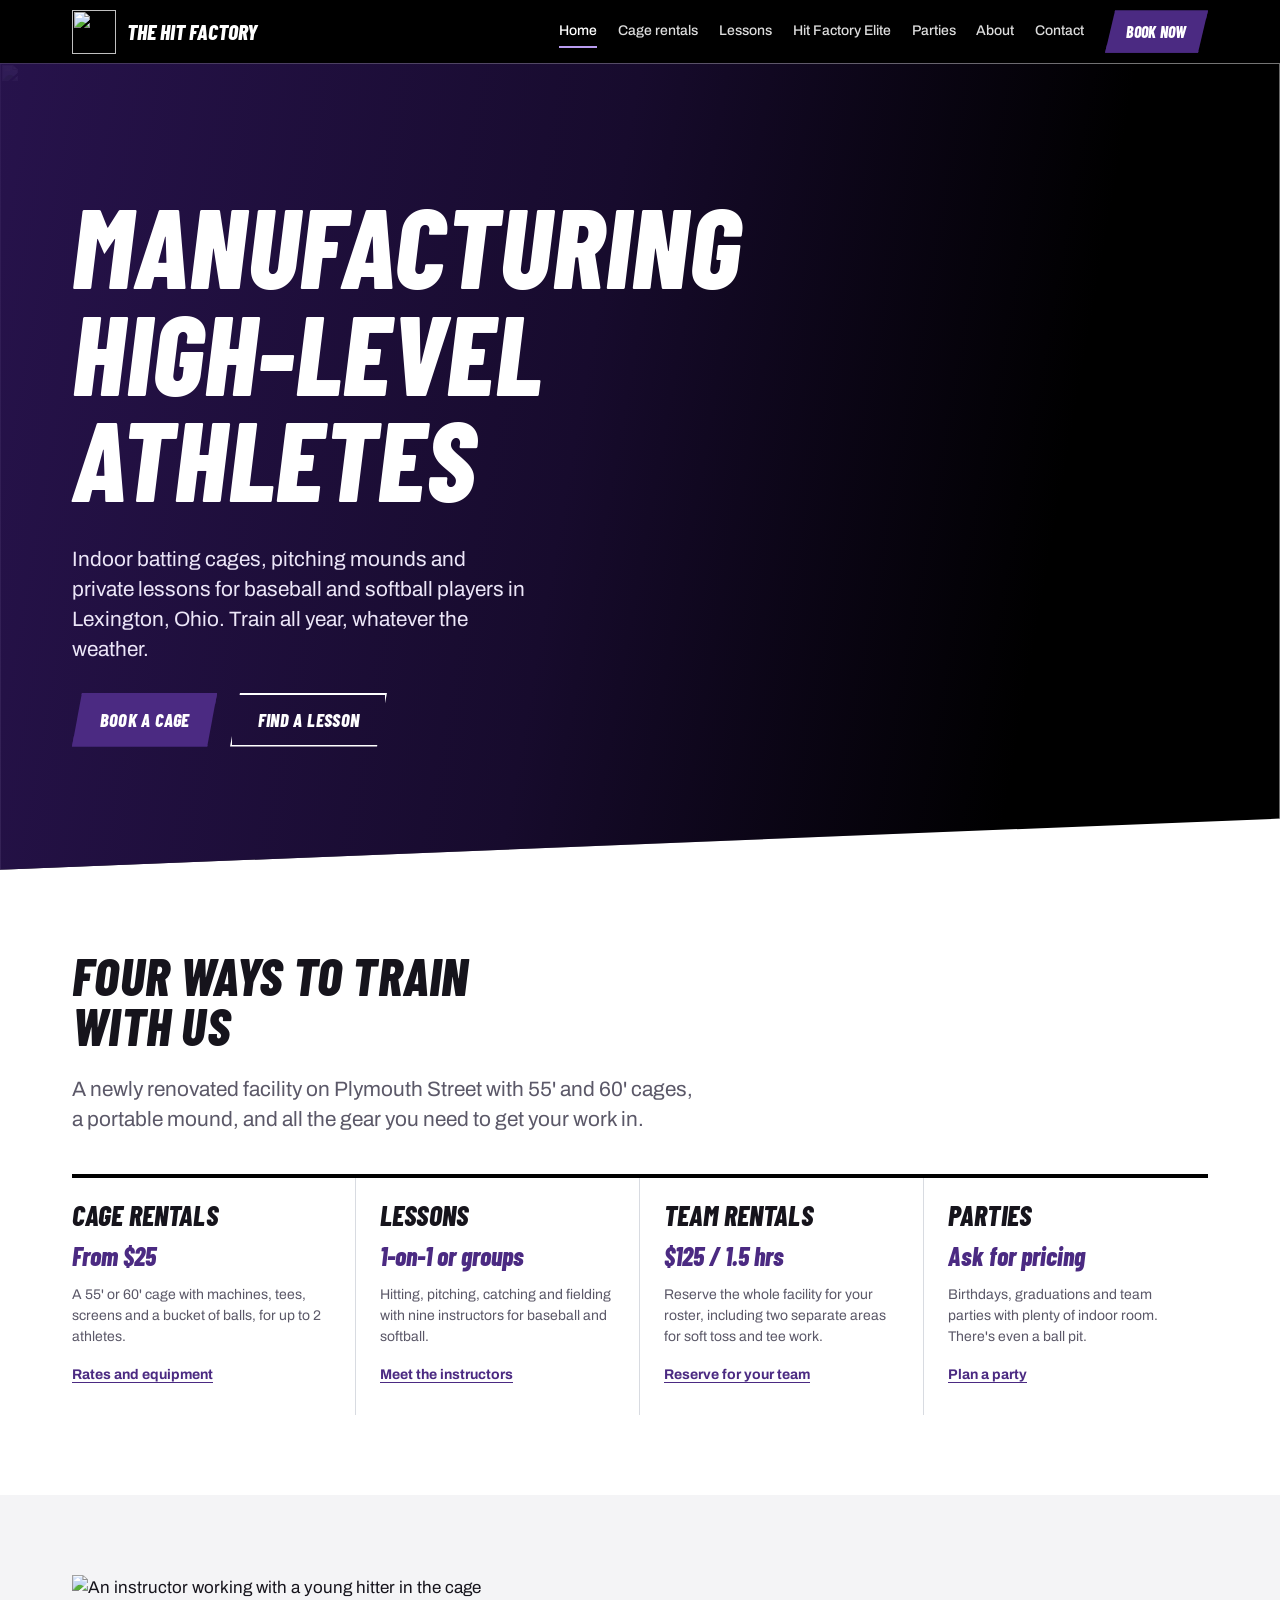
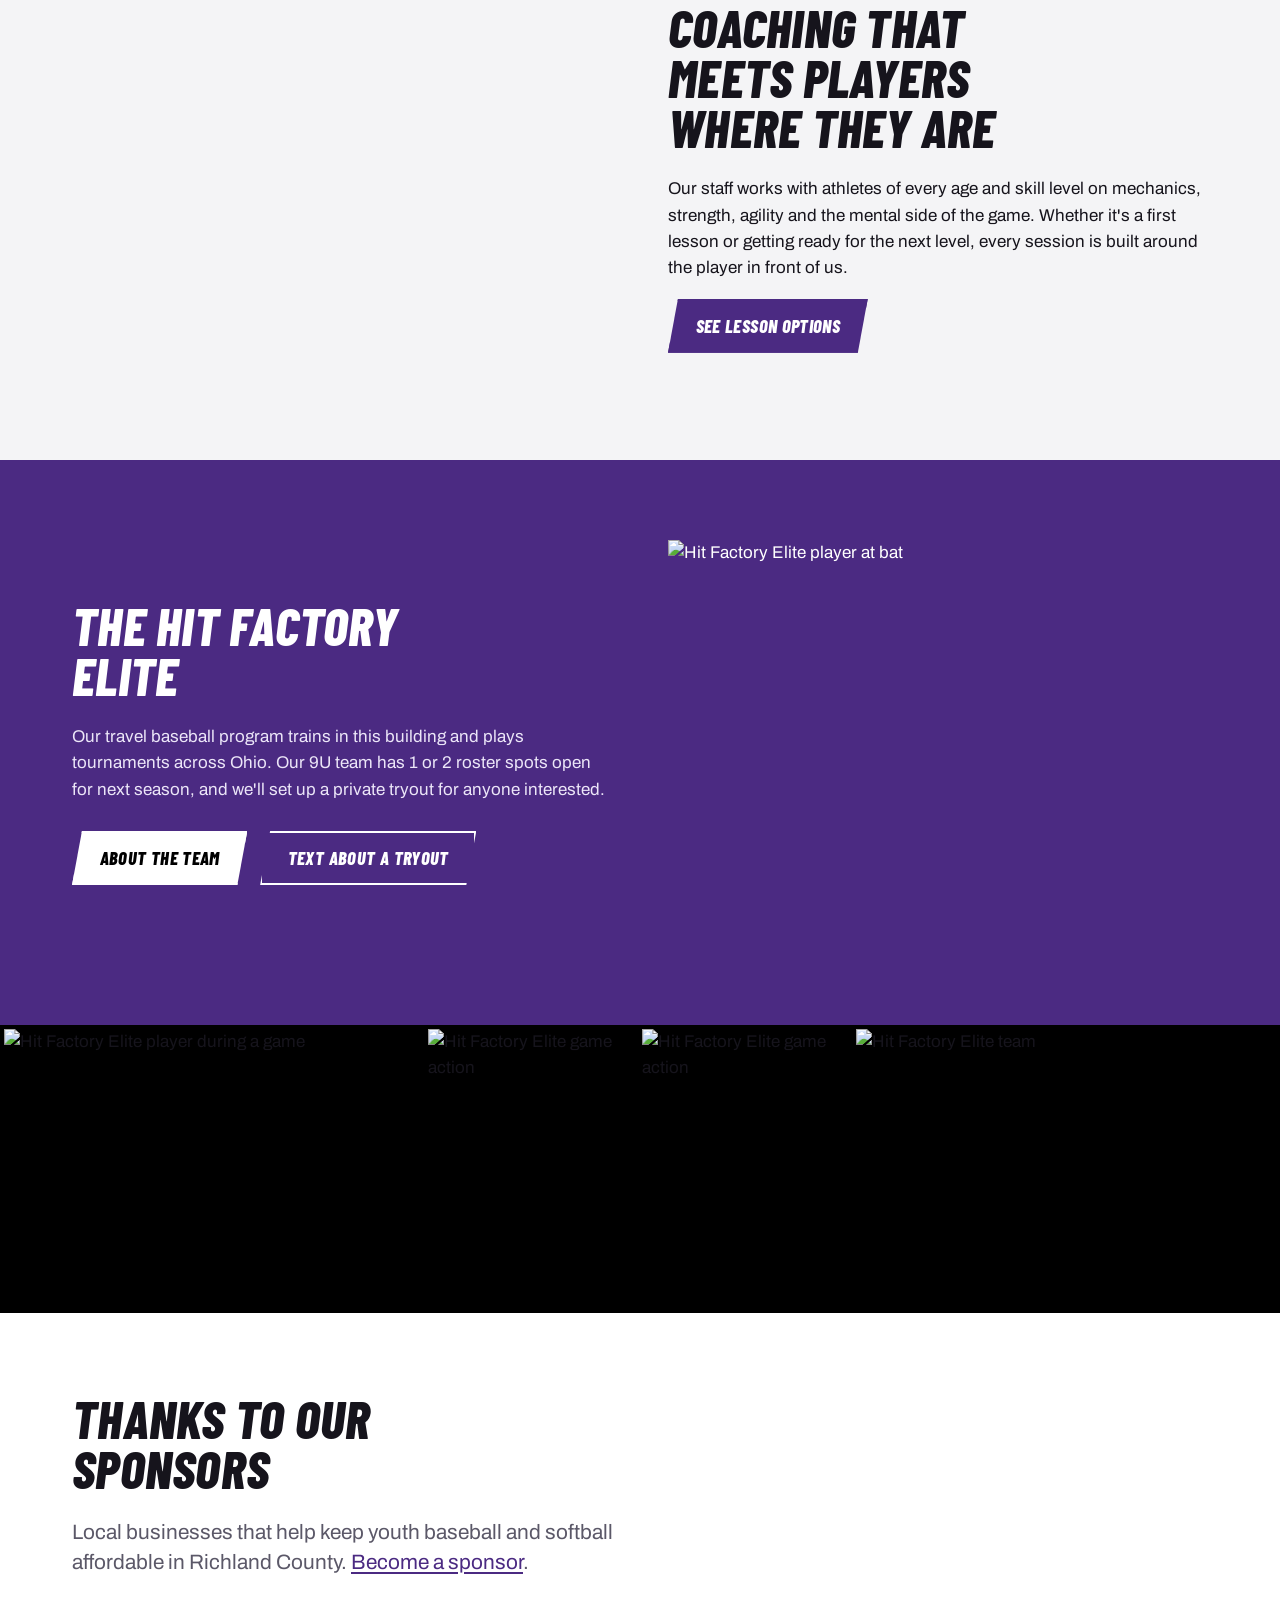
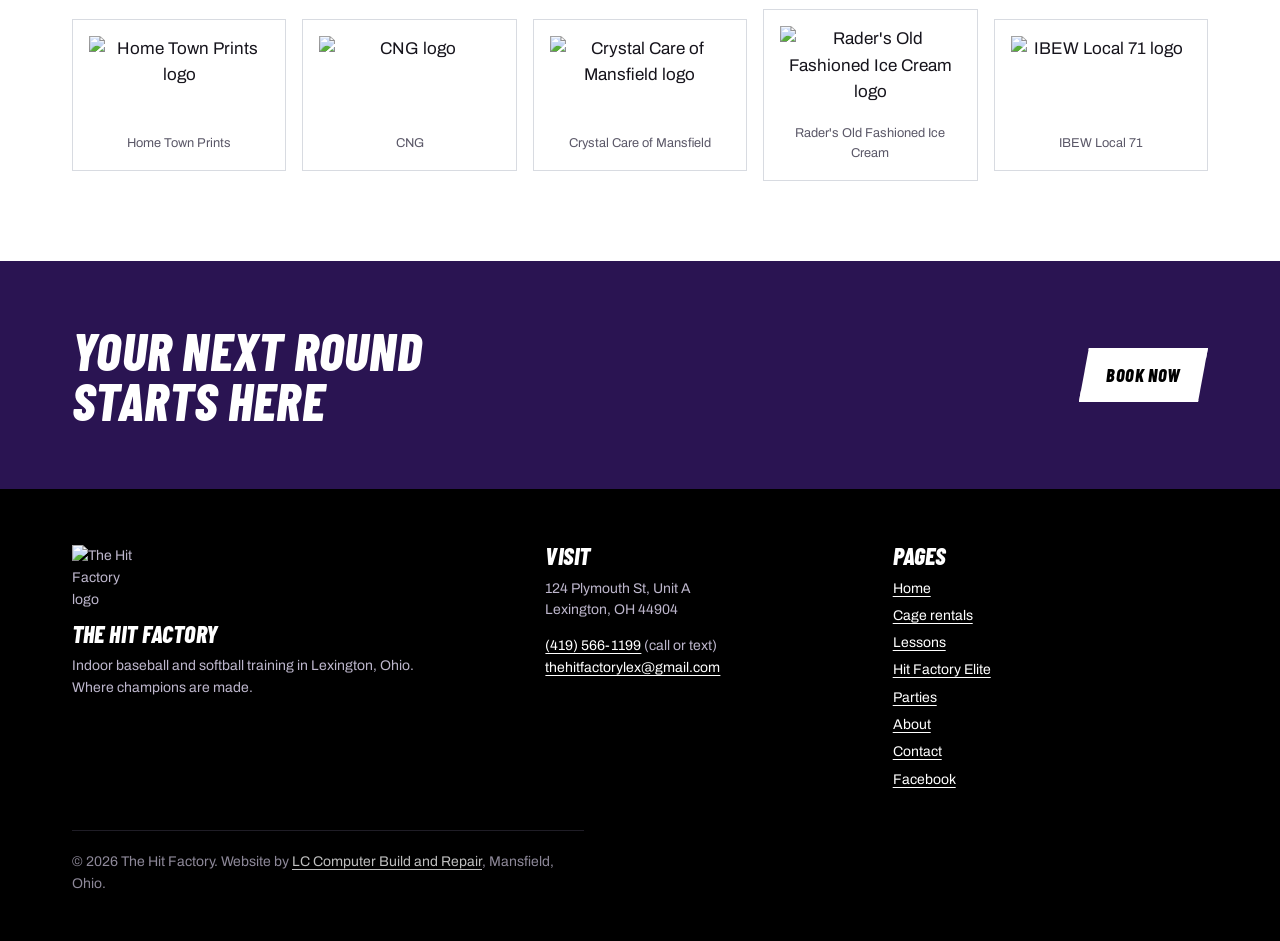
==== commit 29d3830e: "Use Barlow Condensed italic for display type Co-Authored-By: Claude Opus 5.5 <noreply@anthropic.com>" ====
--- a/index.html
+++ b/index.html
@@ -8,7 +8,7 @@
 <link rel="icon" href="https://res.cloudinary.com/jersey-watch/image/upload/c_fit,w_200,h_200/f_webp/q_100/v1751396017/phjgnalcbwkhui0zqkgr.webp">
 <link rel="preconnect" href="https://fonts.googleapis.com">
 <link rel="preconnect" href="https://fonts.gstatic.com" crossorigin>
-<link href="https://fonts.googleapis.com/css2?family=Saira+Condensed:ital,wght@1,800&family=Archivo:wght@400;500;700&display=swap" rel="stylesheet">
+<link href="https://fonts.googleapis.com/css2?family=Barlow+Condensed:ital,wght@1,700;1,800&family=Archivo:wght@400;500;700&display=swap" rel="stylesheet">
 <link rel="stylesheet" href="styles.css">
 </head>
 <body>
--- a/styles.css
+++ b/styles.css
@@ -10,7 +10,7 @@
   --ink: #16141c;
   --muted: #5b5868;
 
-  --display: "Saira Condensed", "Arial Narrow", sans-serif;
+  --display: "Barlow Condensed", "Arial Narrow", sans-serif;
   --body: "Archivo", system-ui, sans-serif;
 
   --step--1: .875rem;
